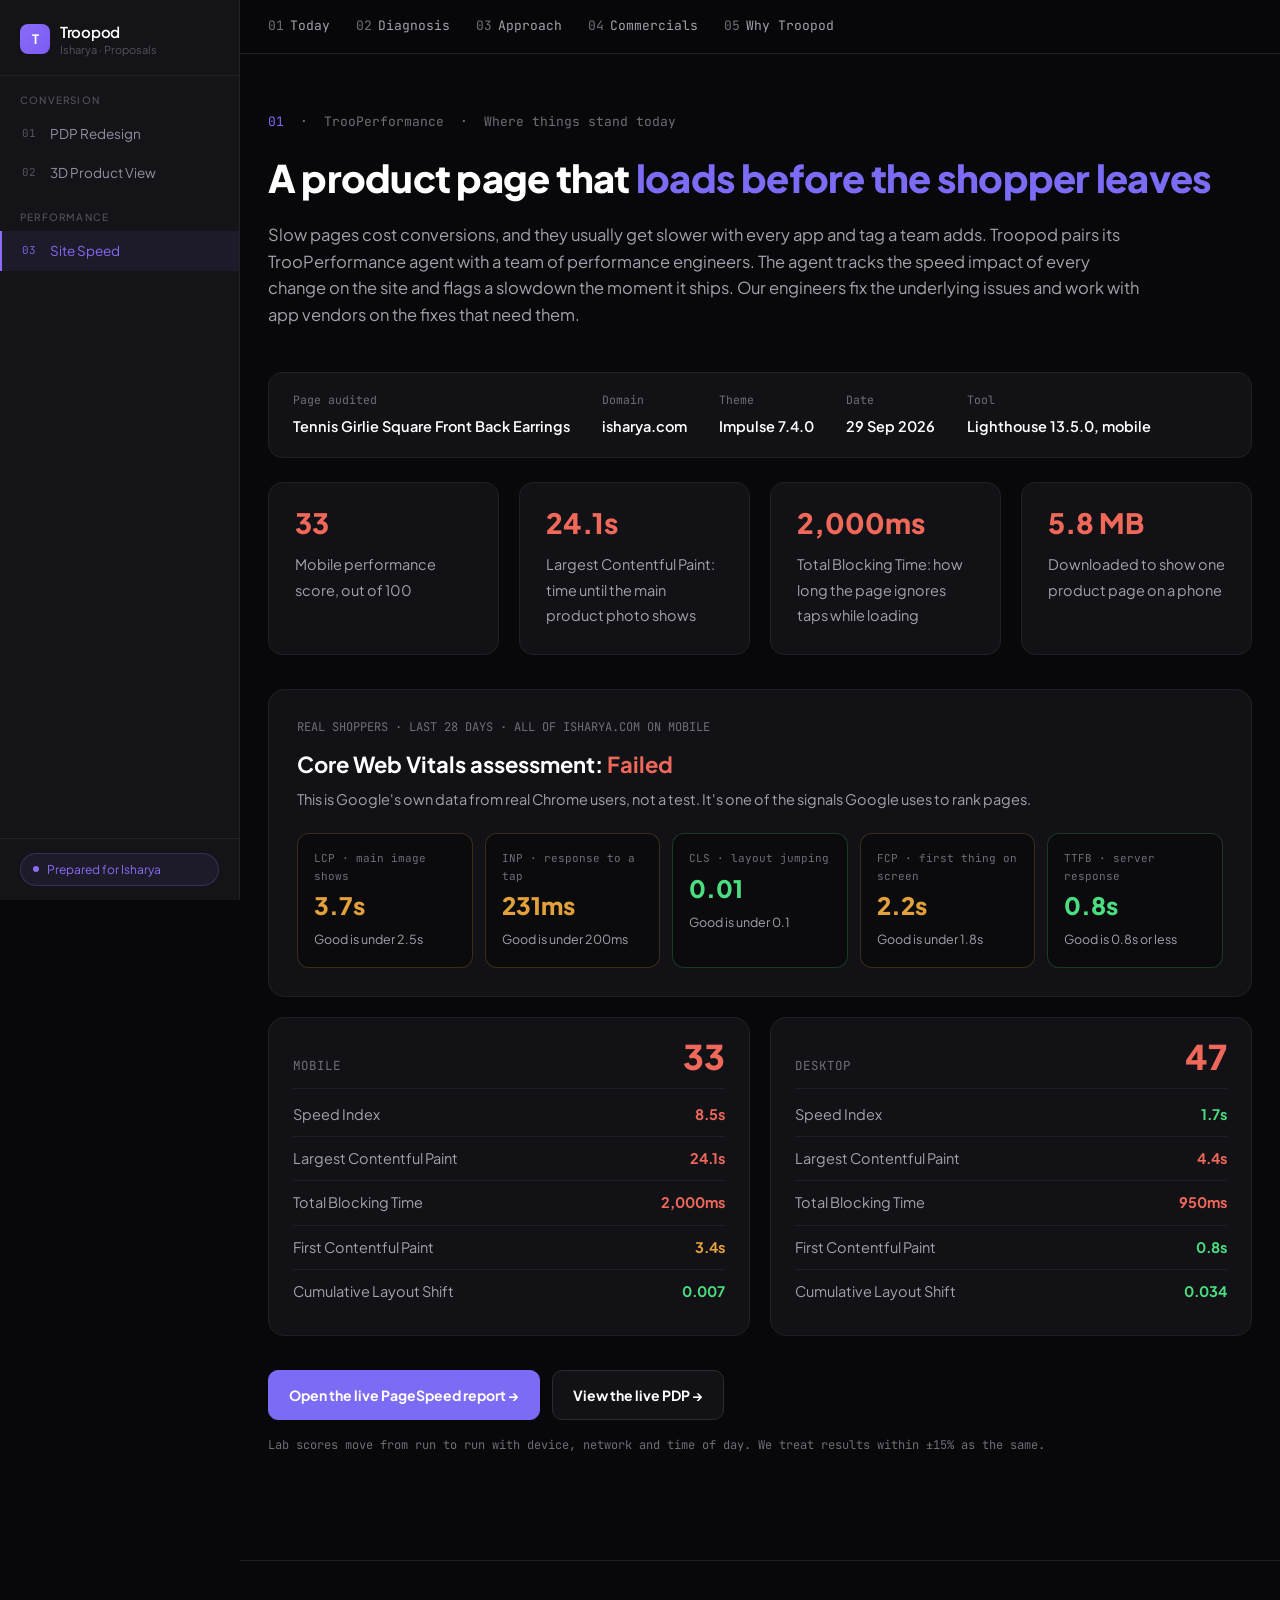
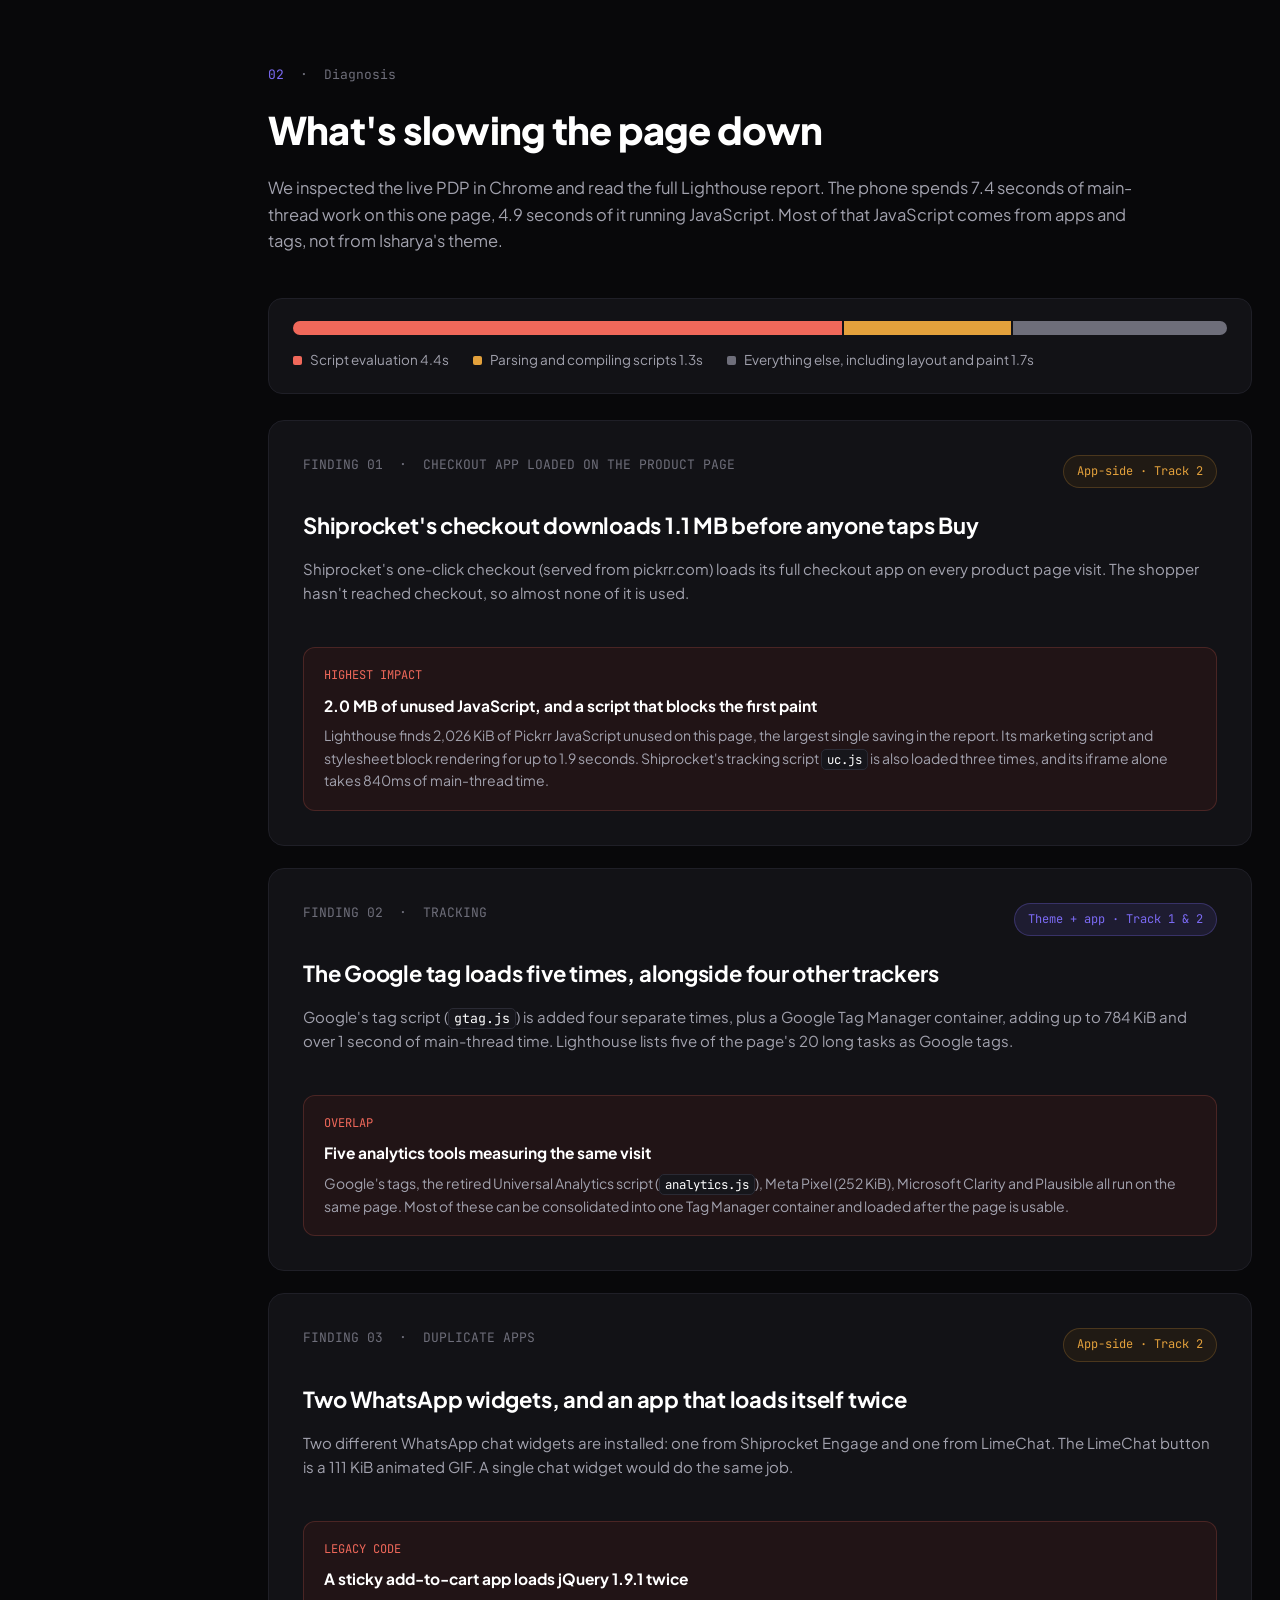
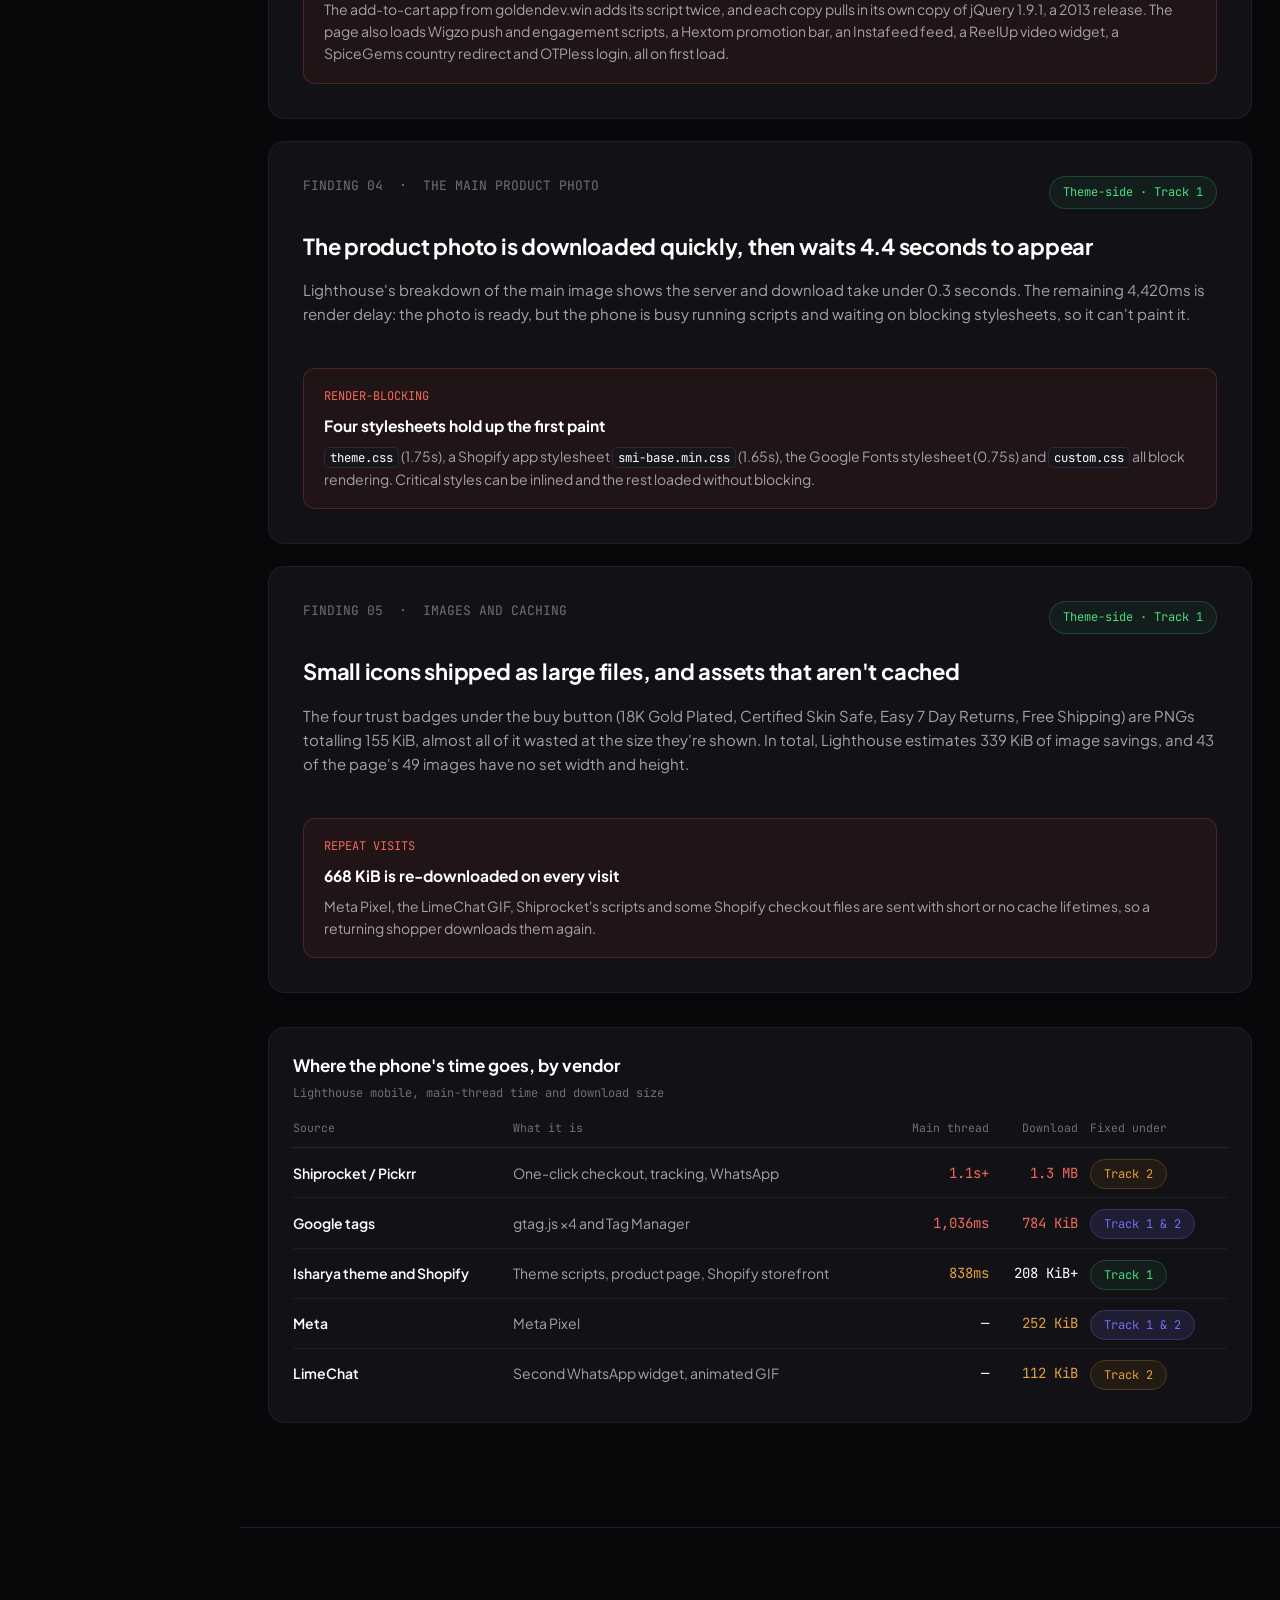
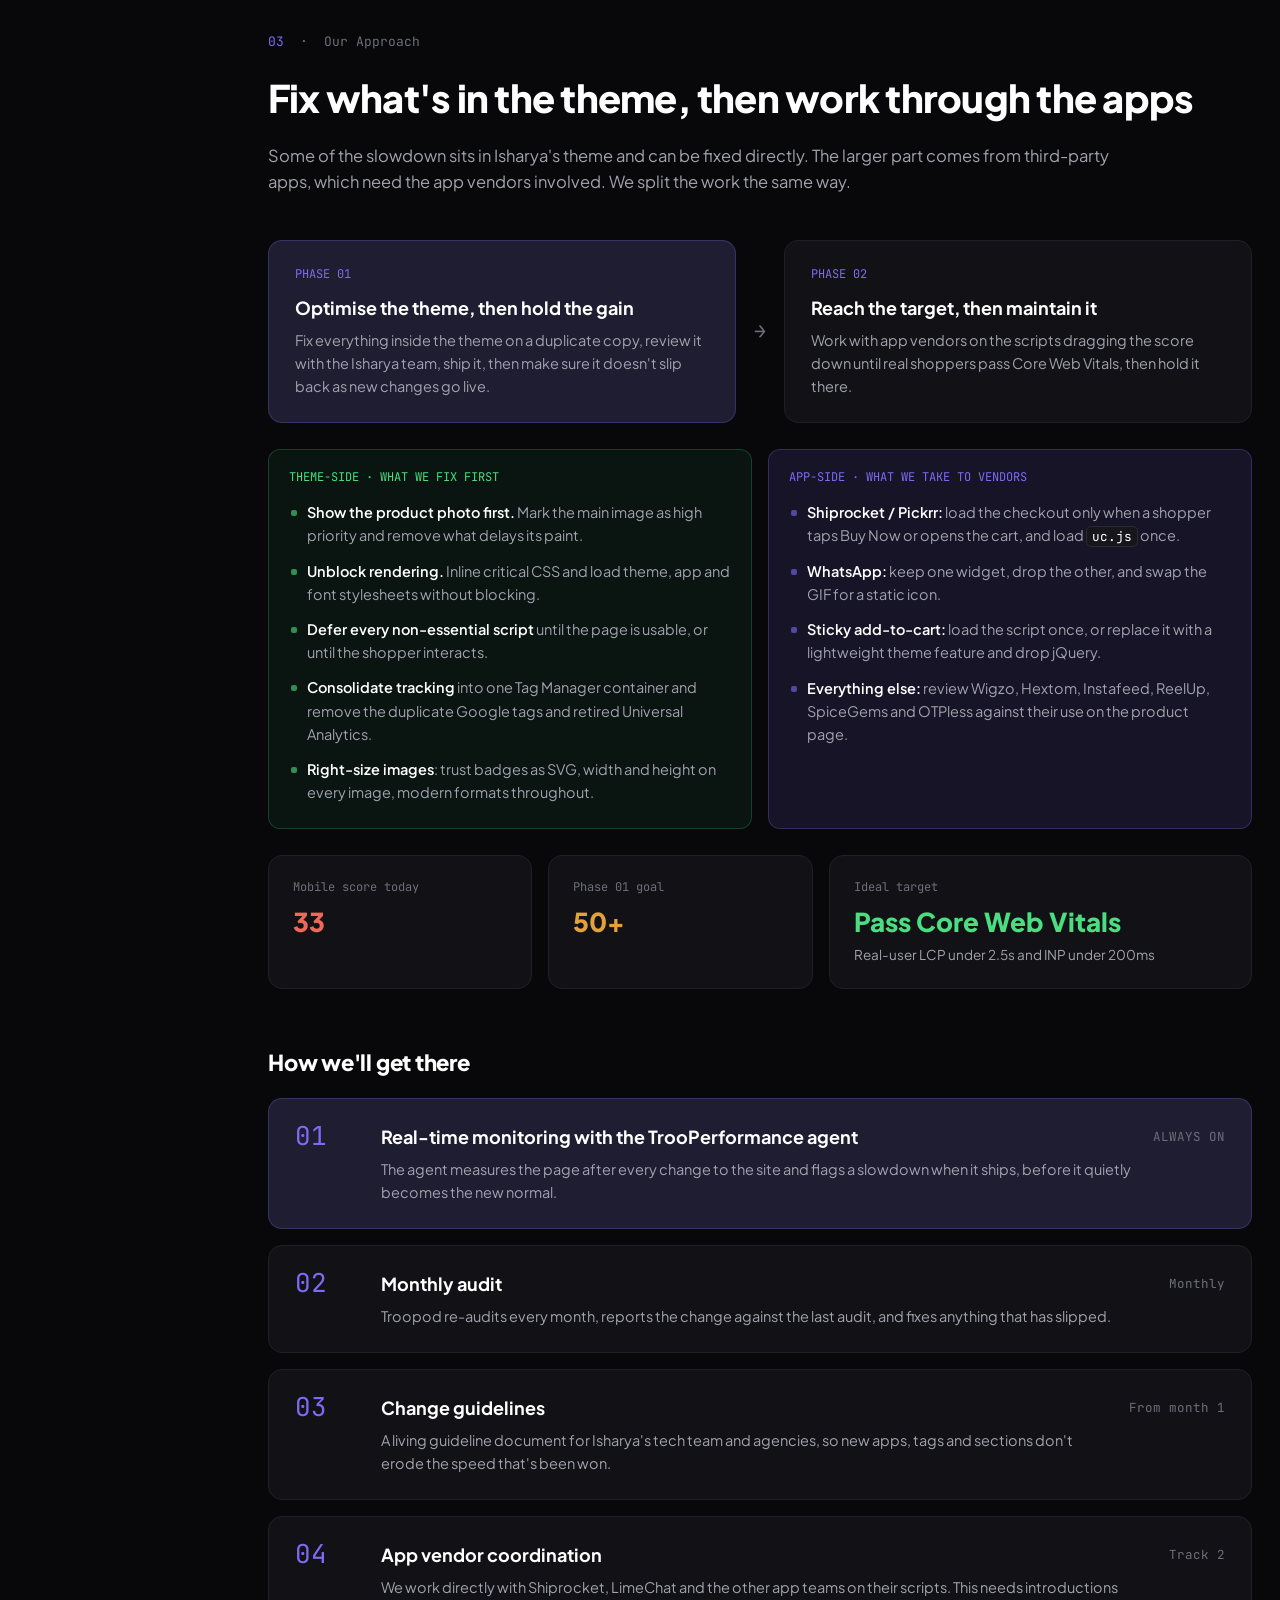
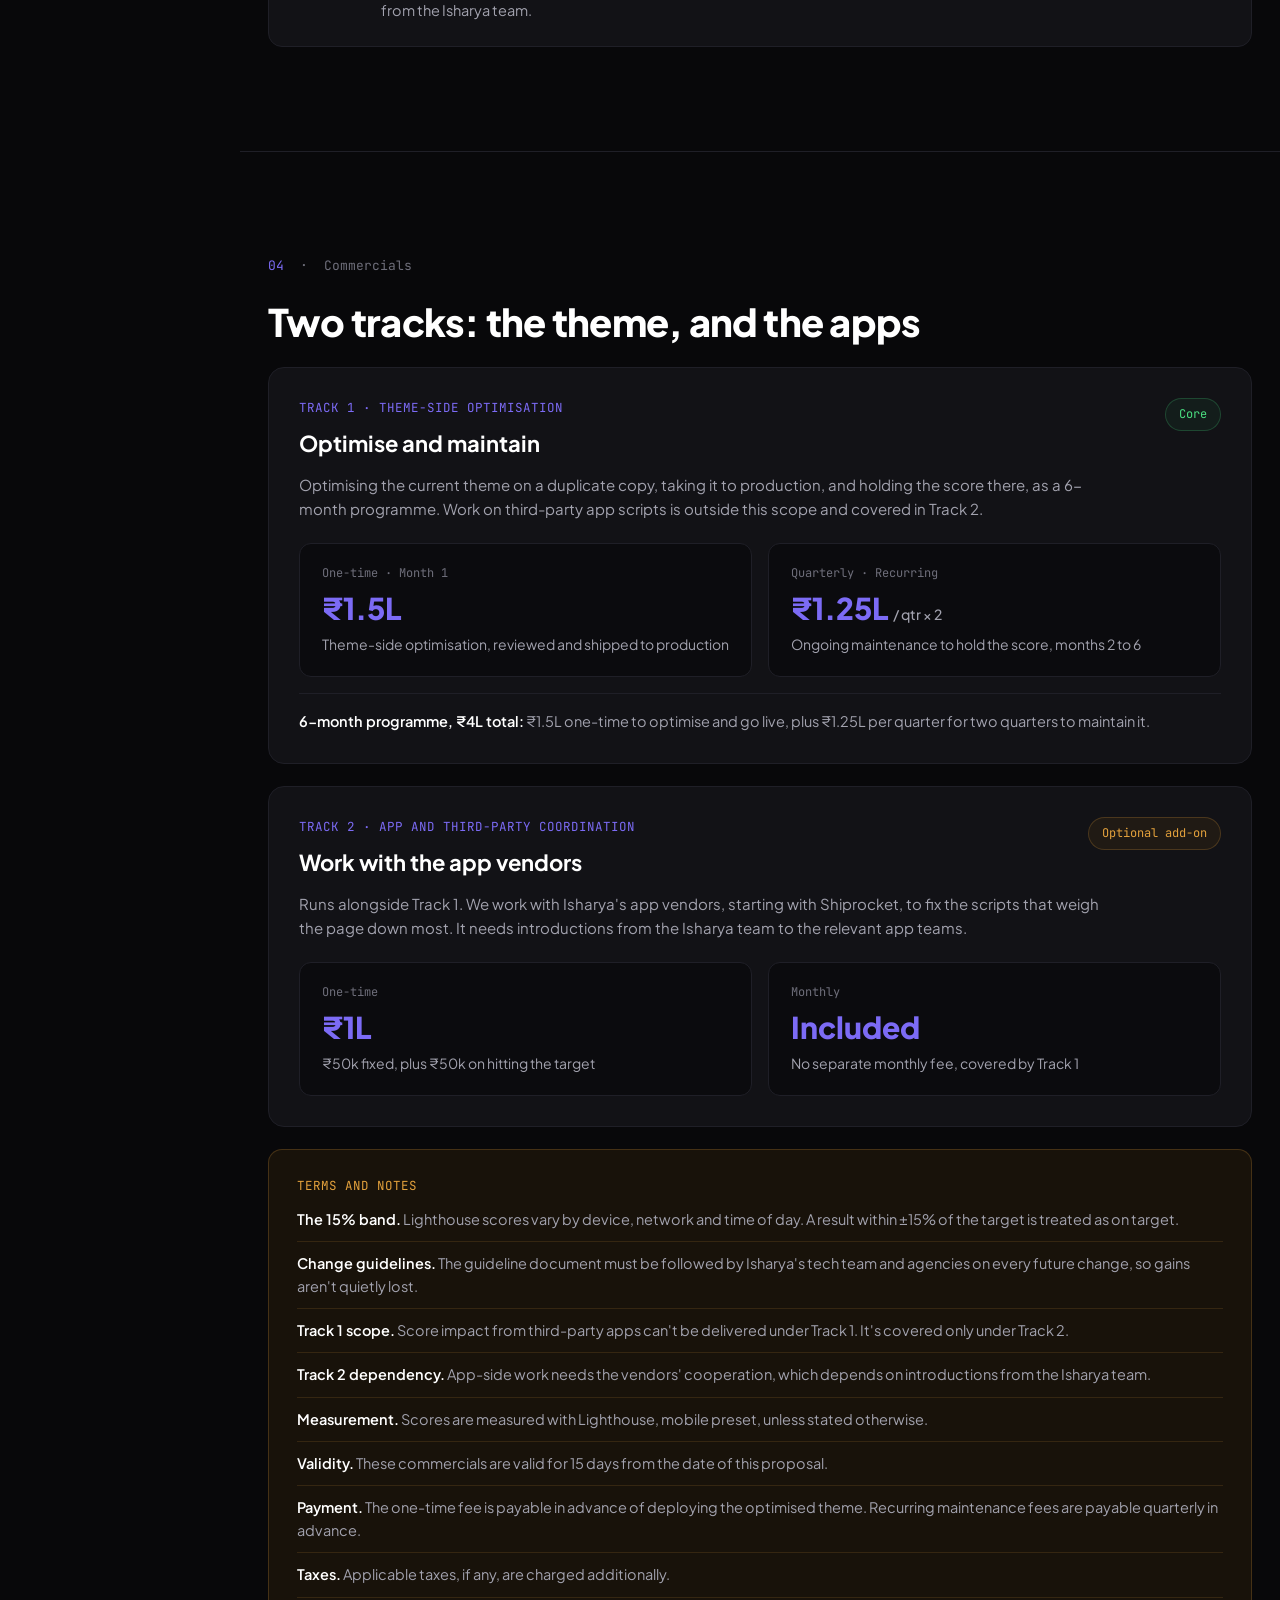
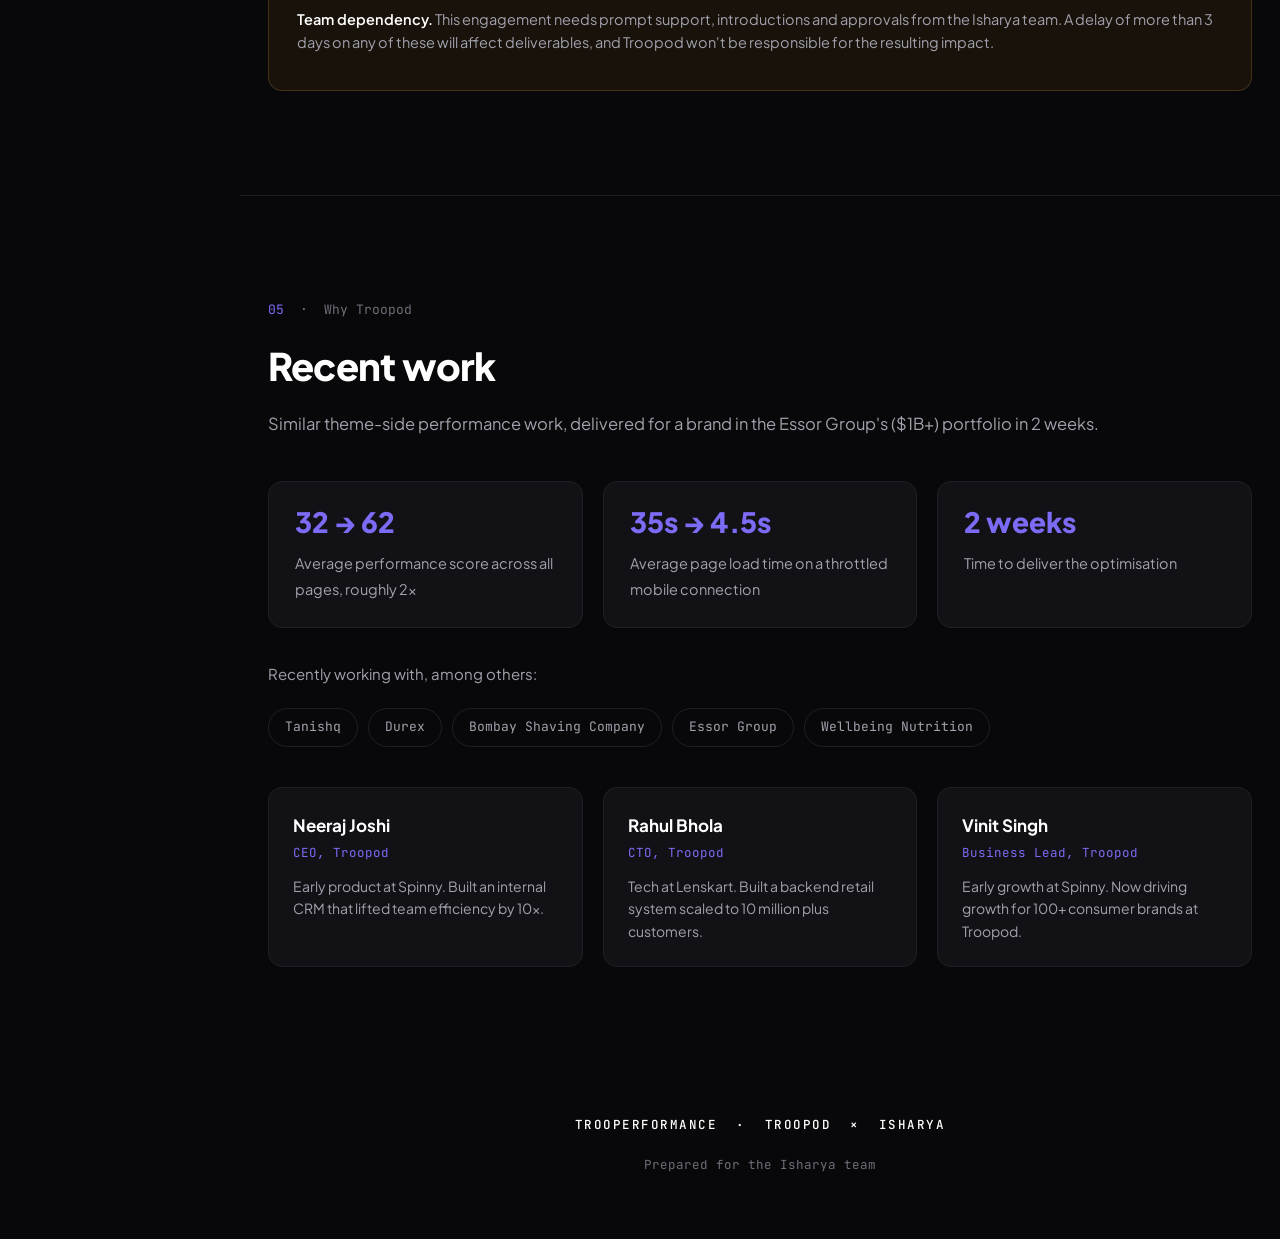
==== site-speed.html @ e76c87bf "Troopod x Isharya proposals: PDP redesign, 3D product view, site speed Co-Authored-By: Claude Opus 5" ====
<!DOCTYPE html>
<html lang="en">
<head>
<meta charset="UTF-8">
<meta name="viewport" content="width=device-width, initial-scale=1">
<title>Isharya Site Speed</title>
<meta name="description" content="TrooPerformance: a site speed audit of the Isharya product page, and the plan and commercials to fix it.">
<link rel="preconnect" href="https://fonts.googleapis.com">
<link rel="preconnect" href="https://fonts.gstatic.com" crossorigin>
<link href="https://fonts.googleapis.com/css2?family=Plus+Jakarta+Sans:wght@400;500;600;700;800&family=JetBrains+Mono:wght@400;500&display=swap" rel="stylesheet">
<style>
:root{
  --bg:#08080A;--bg-2:#0B0B0E;--card:#121216;--card-2:#16161B;--line:#1F1F27;--line-2:#2A2A34;
  --txt:#FFFFFF;--muted:#A2A2AE;--muted-2:#6E6E7A;
  --purple:#7C6BF5;--purple-bg:rgba(124,107,245,.12);--purple-line:rgba(124,107,245,.28);
  --green:#4ADE80;--green-bg:rgba(30,90,55,.16);--green-line:rgba(74,222,128,.22);
  --red:#F0685A;--red-bg:rgba(95,32,26,.20);--red-line:rgba(240,104,90,.20);
  --amber:#E3A13C;--amber-bg:rgba(100,68,16,.18);--amber-line:rgba(227,161,60,.22);
  --mono:"JetBrains Mono",ui-monospace,SFMono-Regular,Menlo,monospace;
}
*{box-sizing:border-box;margin:0;padding:0}
html{scroll-behavior:smooth;scroll-padding-top:84px}
body{background:var(--bg);color:var(--txt);font-family:"Plus Jakarta Sans",system-ui,sans-serif;line-height:1.6;-webkit-font-smoothing:antialiased;overflow-x:hidden}
img{display:block;max-width:100%}
a{color:inherit}
.wrap{max-width:1180px;margin:0 auto;padding:0 28px}

/* nav */
nav{position:sticky;top:0;z-index:50;background:rgba(8,8,10,.86);backdrop-filter:blur(14px);-webkit-backdrop-filter:blur(14px);border-bottom:1px solid var(--line)}
.nav-in{max-width:1180px;margin:0 auto;padding:16px 28px;display:flex;align-items:center;gap:36px}
.brand{display:flex;align-items:center;gap:12px;font-weight:700;font-size:17px;white-space:nowrap}
.logo{height:22px;width:auto}
.brand .x{color:var(--muted-2);font-weight:400}
.nav-links{display:flex;gap:26px;font-family:var(--mono);font-size:13px}
.nav-links a{color:var(--muted);text-decoration:none;transition:color .15s}
.nav-links a:hover{color:var(--txt)}
.nav-links a span{color:var(--muted-2);margin-right:6px}

/* sections */
section{padding:104px 0;border-bottom:1px solid var(--line)}
section:first-of-type{padding-top:58px}
section:last-of-type{border-bottom:none}
.eyebrow{font-family:var(--mono);font-size:13px;color:var(--muted-2);margin-bottom:24px}
.eyebrow b{color:var(--purple);font-weight:400}
h1,h2{font-size:38px;line-height:1.1;font-weight:800;letter-spacing:-.02em;margin-bottom:24px}
h1 em,h2 em{font-style:normal;color:var(--purple)}
.lede{font-size:16.5px;color:var(--muted);max-width:880px;margin-bottom:44px}

.stats{display:grid;grid-template-columns:repeat(3,1fr);gap:20px;margin-bottom:34px}
.stats.four{grid-template-columns:repeat(4,1fr)}
.stat{background:var(--card);border:1px solid var(--line);border-radius:14px;padding:26px}
.stat b{display:block;font-size:30px;font-weight:800;color:var(--purple);line-height:1;margin-bottom:14px}
.stat b.red{color:var(--red)}
.stat span{color:var(--muted);font-size:14.5px}

.goals{display:grid;grid-template-columns:1fr 1fr;gap:20px}
.goal{background:var(--green-bg);border:1px solid var(--green-line);border-radius:14px;padding:24px 28px}
.goal .tag{font-family:var(--mono);font-size:13px;color:var(--green);margin-bottom:12px}
.goal p{font-size:15px;line-height:1.55}

.cta-row{display:flex;flex-wrap:wrap;gap:12px;margin-top:34px}
.btn{display:inline-flex;align-items:center;gap:8px;font-weight:700;font-size:14px;text-decoration:none;padding:13px 20px;border-radius:10px;border:1px solid var(--line-2);background:var(--card);color:var(--txt);transition:border-color .15s,background .15s}
.btn:hover{border-color:var(--muted-2)}
.btn.p{background:var(--purple);border-color:var(--purple)}
.btn.p:hover{background:#6c5ae8}

/* problems */
.prob{background:var(--card);border:1px solid var(--line);border-radius:16px;padding:34px;margin-bottom:22px}
.prob-top{display:flex;justify-content:space-between;align-items:flex-start;gap:22px;margin-bottom:20px}
.prob-tag{font-family:var(--mono);font-size:13px;color:var(--muted-2)}
.pill{font-family:var(--mono);font-size:12.5px;color:var(--green);text-decoration:none;border:1px solid var(--green-line);background:var(--green-bg);border-radius:999px;padding:7px 15px;white-space:nowrap;transition:background .15s}
.pill:hover{background:rgba(30,90,55,.3)}
.prob h3{font-size:22px;font-weight:700;letter-spacing:-.01em;margin-bottom:14px}
.prob > p,.prob-body p{color:var(--muted);font-size:15px}
.prob-body{display:grid;grid-template-columns:minmax(0,1.05fr) minmax(0,1fr);gap:28px;align-items:start;margin-top:6px}
.prob-body.solo{grid-template-columns:1fr}
.barrier{background:var(--red-bg);border:1px solid var(--red-line);border-radius:12px;padding:18px 20px;margin-top:14px}
.barrier .tag{font-family:var(--mono);font-size:12px;color:var(--red);margin-bottom:8px}
.barrier h4{font-size:15.5px;font-weight:700;margin-bottom:6px}
.barrier p{font-size:14px;color:var(--muted)}

/* screenshots */
.shot{border:1px solid var(--line-2);border-radius:12px;overflow:hidden;background:#fff;cursor:zoom-in;position:relative}
.shot img{width:100%;height:auto}
.shot.phone{max-width:300px;border-radius:22px;border-width:6px;border-color:#1b1b21;margin:0 auto}
.cap{font-family:var(--mono);font-size:12px;color:var(--muted-2);margin-top:10px}
.cap b{color:var(--muted);font-weight:500}
.shots-2{display:grid;grid-template-columns:1fr 1fr;gap:18px}

/* speed */
.speed{display:grid;grid-template-columns:repeat(5,1fr);gap:14px;margin-top:20px}
.sp{background:var(--card-2);border:1px solid var(--line);border-radius:12px;padding:16px}
.sp .lbl{font-family:var(--mono);font-size:11px;color:var(--muted-2);margin-bottom:8px}
.sp b{font-size:22px;font-weight:700;line-height:1;color:var(--red)}
.sp b.a{color:var(--amber)}.sp b.g{color:var(--green)}

/* modules */
.mod{display:grid;grid-template-columns:minmax(0,1.15fr) minmax(0,1fr);gap:44px;align-items:start;padding:56px 0;border-top:1px solid var(--line)}
.mod:first-of-type{border-top:none;padding-top:10px}
.mod.flip .mod-media{order:2}
.mod.wide{grid-template-columns:1fr;gap:28px}
.mod-media{position:static}
.mod.wide .mod-media{position:static}
.mod-num{display:inline-flex;align-items:center;justify-content:center;width:34px;height:34px;border-radius:9px;background:var(--purple-bg);border:1px solid var(--purple-line);color:var(--purple);font-family:var(--mono);font-size:13px;margin-bottom:16px}
.mod h3{font-size:24px;font-weight:800;letter-spacing:-.015em;line-height:1.2;margin-bottom:8px}
.solves{font-family:var(--mono);font-size:12.5px;color:var(--muted-2);margin-bottom:22px}
.solves a{color:var(--green);text-decoration:none}
.solves a:hover{text-decoration:underline}
.why{border-radius:12px;padding:18px 20px;margin-bottom:12px;border:1px solid var(--line)}
.why .tag{font-family:var(--mono);font-size:12px;margin-bottom:8px}
.why p{font-size:14.5px;color:var(--muted)}
.why p + p{margin-top:8px}
.why ul{list-style:none;margin-top:4px}
.why li{font-size:14.5px;color:var(--muted);padding:6px 0 6px 18px;position:relative}
.why li::before{content:"";position:absolute;left:2px;top:15px;width:6px;height:6px;border-radius:2px;background:currentColor;opacity:.6}
.why li b{color:var(--txt);font-weight:600}
.why.c{background:var(--green-bg);border-color:var(--green-line)}
.why.c .tag{color:var(--green)}
.why.c li::before{background:var(--green)}
.why.d{background:var(--purple-bg);border-color:var(--purple-line)}
.why.d .tag{color:var(--purple)}
.why.d li::before{background:var(--purple)}
.mod-text-cols{display:grid;grid-template-columns:1fr 1fr;gap:16px}

/* before/after */
.ba{display:grid;grid-template-columns:1fr 1fr;gap:26px;margin-top:10px}
.ba-col{background:var(--card);border:1px solid var(--line);border-radius:16px;padding:24px}
.ba-h{display:flex;align-items:center;gap:10px;font-family:var(--mono);font-size:12.5px;margin-bottom:18px}
.ba-h i{width:8px;height:8px;border-radius:50%;display:inline-block}
.ba-col.old .ba-h{color:var(--red)}.ba-col.old .ba-h i{background:var(--red)}
.ba-col.new .ba-h{color:var(--green)}.ba-col.new .ba-h i{background:var(--green)}
.ba-phones{display:grid;grid-template-columns:1fr 1fr;gap:14px}
.ba-phones .shot.phone{max-width:none;border-width:4px;border-radius:16px}
.ba ul{list-style:none;margin-top:18px}
.ba li{font-size:14px;color:var(--muted);padding:8px 0;border-top:1px solid var(--line)}

/* notes */
.note{background:var(--amber-bg);border:1px solid var(--amber-line);border-radius:14px;padding:26px 28px}
.note .tag{font-family:var(--mono);font-size:12.5px;color:var(--amber);margin-bottom:12px}
.note ul{list-style:none}
.note li{font-size:14.5px;color:var(--muted);padding:10px 0;border-top:1px solid rgba(227,161,60,.14)}
.note li:first-child{border-top:none;padding-top:0}
.note li b{color:var(--txt);font-weight:600}

/* rollout */
.steps{display:grid;gap:16px}
.step{display:grid;grid-template-columns:64px 1fr auto;gap:22px;align-items:start;background:var(--card);border:1px solid var(--line);border-radius:14px;padding:24px 26px}
.step.first{border-color:var(--purple-line);background:linear-gradient(0deg,var(--purple-bg),var(--purple-bg)),var(--card)}
.step .n{font-family:var(--mono);font-size:26px;color:var(--purple);line-height:1}
.step h4{font-size:18px;font-weight:700;margin-bottom:6px}
.step p{font-size:14.5px;color:var(--muted)}
.step .when{font-family:var(--mono);font-size:12.5px;color:var(--muted-2);white-space:nowrap;padding-top:4px}
.metrics{display:grid;grid-template-columns:repeat(4,1fr);gap:14px;margin-top:26px}
.metric{border:1px solid var(--line);border-radius:12px;padding:18px;background:var(--bg-2)}
.metric b{display:block;font-size:15px;margin-bottom:6px}
.metric span{font-size:13.5px;color:var(--muted)}

/* why troopod */
.clients{display:flex;flex-wrap:wrap;gap:10px;margin:22px 0 40px}
.clients span{font-family:var(--mono);font-size:13px;color:var(--muted);border:1px solid var(--line);border-radius:999px;padding:8px 16px}
.team{display:grid;grid-template-columns:repeat(3,1fr);gap:20px}
.person{background:var(--card);border:1px solid var(--line);border-radius:14px;padding:24px}
.person b{display:block;font-size:17px}
.person i{display:block;font-style:normal;font-family:var(--mono);font-size:12.5px;color:var(--purple);margin:4px 0 12px}
.person p{font-size:14px;color:var(--muted)}
footer{padding:44px 0 64px;text-align:center;font-family:var(--mono);font-size:12.5px;color:var(--muted-2)}
footer b{color:var(--txt);font-weight:500;letter-spacing:.12em}

/* lightbox */
.lb{position:fixed;inset:0;z-index:100;background:rgba(4,4,6,.92);display:none;align-items:center;justify-content:center;padding:28px;cursor:zoom-out}
.lb.open{display:flex}
.lb img{max-width:100%;max-height:100%;border-radius:10px;box-shadow:0 30px 80px rgba(0,0,0,.5)}

@media (max-width:980px){
  .nav-links{display:none}
  .mod,.prob-body{grid-template-columns:1fr;gap:26px}
  .mod.flip .mod-media{order:0}
  .mod-media{position:static}
  .speed{grid-template-columns:repeat(3,1fr)}
  .metrics{grid-template-columns:1fr 1fr}
}
@media (max-width:720px){
  .wrap,.nav-in{padding-left:16px;padding-right:16px}
  section{padding:72px 0}
  h1,h2{font-size:29px}
  .lede{font-size:15.5px}
  .stats,.stats.four,.goals,.team,.ba,.mod-text-cols,.shots-2{grid-template-columns:1fr}
  .stats.four{grid-template-columns:1fr 1fr}
  .prob{padding:24px 20px}
  .prob-top{flex-direction:column;gap:12px}
  .speed{grid-template-columns:1fr 1fr}
  .step{grid-template-columns:1fr;gap:10px}
  .metrics{grid-template-columns:1fr}
}

/* speed proposal */
.meta{display:grid;grid-template-columns:repeat(5,auto);gap:12px 32px;justify-content:start;background:var(--card);border:1px solid var(--line);border-radius:14px;padding:18px 24px;margin-bottom:24px}
.meta span{display:block;font-family:var(--mono);font-size:11.5px;color:var(--muted-2);margin-bottom:4px}
.meta b{font-size:14.5px;font-weight:600}
.stat b{font-size:28px}
code{font-family:var(--mono);font-size:.88em;background:var(--card-2);border:1px solid var(--line-2);border-radius:5px;padding:1px 5px;color:var(--txt)}
.field{background:var(--card);border:1px solid var(--line);border-radius:16px;padding:28px;margin-bottom:20px}
.field .tag{font-family:var(--mono);font-size:12px;color:var(--muted-2);margin-bottom:10px}
.field h3{font-size:22px;font-weight:700;margin-bottom:6px}
.field h3 .fail{color:var(--red)}
.field p{color:var(--muted);font-size:14.5px}
.cwv{display:grid;grid-template-columns:repeat(5,1fr);gap:12px;margin-top:22px}
.cw{border:1px solid var(--line);border-radius:12px;padding:16px;background:var(--bg-2)}
.cw span{display:block;font-family:var(--mono);font-size:11px;color:var(--muted-2);margin-bottom:8px}
.cw b{display:block;font-size:24px;font-weight:800;line-height:1;margin-bottom:8px}
.cw i{font-style:normal;font-size:12.5px;color:var(--muted)}
.cw.amber{border-color:var(--amber-line)}.cw.amber b{color:var(--amber)}
.cw.green{border-color:var(--green-line)}.cw.green b{color:var(--green)}
.lab{display:grid;grid-template-columns:1fr 1fr;gap:20px}
.lab-col{background:var(--card);border:1px solid var(--line);border-radius:16px;padding:22px 24px}
.lab-h{display:flex;justify-content:space-between;align-items:baseline;font-family:var(--mono);font-size:12.5px;color:var(--muted-2);padding-bottom:12px;margin-bottom:4px;border-bottom:1px solid var(--line)}
.lab-h b{font-family:"Plus Jakarta Sans",sans-serif;font-size:34px;font-weight:800;line-height:1}
.lab-row{display:flex;justify-content:space-between;gap:16px;padding:10px 0;border-bottom:1px solid var(--line);font-size:14.5px;color:var(--muted)}
.lab-row:last-child{border-bottom:none}
.lab-row b{font-weight:700;color:var(--txt)}
.red{color:var(--red)!important}.a{color:var(--amber)!important}.g{color:var(--green)!important}
.fine{font-family:var(--mono);font-size:12px;color:var(--muted-2);margin-top:16px}
.split{background:var(--card);border:1px solid var(--line);border-radius:14px;padding:22px 24px;margin-bottom:26px}
.split-bar{display:flex;height:14px;border-radius:7px;overflow:hidden;gap:2px}
.split-bar i{display:block;height:100%}
.split-key{display:flex;flex-wrap:wrap;gap:10px 24px;margin-top:14px;font-size:13.5px;color:var(--muted)}
.split-key i{display:inline-block;width:9px;height:9px;border-radius:2px;margin-right:8px}
.own{font-family:var(--mono);font-size:12px;border-radius:999px;padding:6px 13px;white-space:nowrap;border:1px solid}
.own.theme{color:var(--green);border-color:var(--green-line);background:var(--green-bg)}
.own.app{color:var(--amber);border-color:var(--amber-line);background:var(--amber-bg)}
.own.mix{color:var(--purple);border-color:var(--purple-line);background:var(--purple-bg)}
.tbl-wrap{background:var(--card);border:1px solid var(--line);border-radius:16px;padding:24px;margin-top:34px;overflow-x:auto}
.tbl-h{font-size:17px;font-weight:700;margin-bottom:16px}
.tbl-h span{display:block;font-family:var(--mono);font-size:12px;font-weight:400;color:var(--muted-2);margin-top:4px}
.tbl{width:100%;border-collapse:collapse;min-width:620px}
.tbl th{font-family:var(--mono);font-size:11.5px;font-weight:400;color:var(--muted-2);text-align:left;padding:0 12px 10px 0;border-bottom:1px solid var(--line-2)}
.tbl td{font-size:14px;color:var(--muted);padding:13px 12px 13px 0;border-bottom:1px solid var(--line)}
.tbl tr:last-child td{border-bottom:none}
.tbl td b{color:var(--txt);font-weight:600}
.tbl .n{text-align:right;font-family:var(--mono);white-space:nowrap}
.tbl td.n{color:var(--txt)}
.phases{display:grid;grid-template-columns:1fr auto 1fr;gap:18px;align-items:stretch;margin-bottom:26px}
.phase{background:var(--card);border:1px solid var(--line);border-radius:14px;padding:24px 26px}
.phase:first-child{border-color:var(--purple-line);background:linear-gradient(0deg,var(--purple-bg),var(--purple-bg)),var(--card)}
.ph-n{font-family:var(--mono);font-size:12px;color:var(--purple);margin-bottom:10px}
.phase h4{font-size:18px;font-weight:700;margin-bottom:6px}
.phase p{font-size:14.5px;color:var(--muted)}
.ph-arrow{align-self:center;font-family:var(--mono);color:var(--muted-2);font-size:20px}
.fixes{display:grid;grid-template-columns:1fr 1fr;gap:16px;margin-bottom:26px}
.fixes .why{height:100%;margin:0}
.targets{display:grid;grid-template-columns:1fr 1fr 1.6fr;gap:16px;margin-bottom:56px}
.tgt{background:var(--card);border:1px solid var(--line);border-radius:14px;padding:22px 24px}
.tgt span{display:block;font-family:var(--mono);font-size:12px;color:var(--muted-2);margin-bottom:10px}
.tgt b{display:block;font-size:26px;font-weight:800;line-height:1.1}
.tgt i{display:block;font-style:normal;font-size:13.5px;color:var(--muted);margin-top:8px}
.sub-h{font-size:22px;font-weight:800;letter-spacing:-.01em;margin-bottom:18px}
.track{background:var(--card);border:1px solid var(--line);border-radius:16px;padding:30px;margin-bottom:22px}
.track-h{display:flex;justify-content:space-between;align-items:flex-start;gap:16px;margin-bottom:12px}
.track-h .tag{font-family:var(--mono);font-size:12.5px;color:var(--purple);margin-bottom:8px}
.track-h h3{font-size:22px;font-weight:700}
.track > p{color:var(--muted);font-size:15px;max-width:820px;margin-bottom:22px}
.badge{font-family:var(--mono);font-size:12px;color:var(--green);border:1px solid var(--green-line);background:var(--green-bg);border-radius:999px;padding:6px 13px;white-space:nowrap}
.badge.opt{color:var(--amber);border-color:var(--amber-line);background:var(--amber-bg)}
.prices{display:grid;grid-template-columns:1fr 1fr;gap:16px}
.price{border:1px solid var(--line);border-radius:12px;padding:20px 22px;background:var(--bg-2)}
.price span{display:block;font-family:var(--mono);font-size:12px;color:var(--muted-2);margin-bottom:10px}
.price b{display:block;font-size:30px;font-weight:800;color:var(--purple);line-height:1;margin-bottom:10px}
.price b small{font-size:14px;font-weight:500;color:var(--muted)}
.price p{font-size:14px;color:var(--muted)}
.total{margin-top:16px;border-top:1px solid var(--line);padding-top:16px;font-size:14.5px;color:var(--muted)}
.total b{color:var(--txt);font-weight:600}
@media (max-width:980px){
  .meta{grid-template-columns:repeat(3,auto)}
  .cwv{grid-template-columns:repeat(3,1fr)}
  .targets{grid-template-columns:1fr 1fr}
  .targets .tgt:last-child{grid-column:1/-1}
}
@media (max-width:720px){
  .meta{grid-template-columns:1fr 1fr}
  .cwv{grid-template-columns:1fr 1fr}
  .lab,.fixes,.prices{grid-template-columns:1fr}
  .phases{grid-template-columns:1fr}
  .ph-arrow{transform:rotate(90deg);justify-self:center}
  .field,.track{padding:22px 18px}
  .track-h{flex-direction:column}
  .stat b{font-size:24px}
}
</style>
<link rel="stylesheet" href="menu.css">
</head>
<body>

<nav>
  <div class="nav-in">
    <div class="brand"><img class="logo" src="troopod-logo.png" alt="Troopod"><span class="x">×</span>Isharya</div>
    <div class="nav-links">
      <a href="#today"><span>01</span>Today</a>
      <a href="#diagnosis"><span>02</span>Diagnosis</a>
      <a href="#approach"><span>03</span>Approach</a>
      <a href="#commercials"><span>04</span>Commercials</a>
      <a href="#why"><span>05</span>Why Troopod</a>
    </div>
  </div>
</nav>

<!-- 01 TODAY -->
<section id="today">
  <div class="wrap">
    <div class="eyebrow"><b>01</b> &nbsp;·&nbsp; TrooPerformance &nbsp;·&nbsp; Where things stand today</div>
    <h1>A product page that <em>loads before the shopper leaves</em></h1>
    <p class="lede">Slow pages cost conversions, and they usually get slower with every app and tag a team adds. Troopod pairs its TrooPerformance agent with a team of performance engineers. The agent tracks the speed impact of every change on the site and flags a slowdown the moment it ships. Our engineers fix the underlying issues and work with app vendors on the fixes that need them.</p>

    <div class="meta">
      <div><span>Page audited</span><b>Tennis Girlie Square Front Back Earrings</b></div>
      <div><span>Domain</span><b>isharya.com</b></div>
      <div><span>Theme</span><b>Impulse 7.4.0</b></div>
      <div><span>Date</span><b>29 Sep 2026</b></div>
      <div><span>Tool</span><b>Lighthouse 13.5.0, mobile</b></div>
    </div>

    <div class="stats four">
      <div class="stat"><b class="red">33</b><span>Mobile performance score, out of 100</span></div>
      <div class="stat"><b class="red">24.1s</b><span>Largest Contentful Paint: time until the main product photo shows</span></div>
      <div class="stat"><b class="red">2,000ms</b><span>Total Blocking Time: how long the page ignores taps while loading</span></div>
      <div class="stat"><b class="red">5.8 MB</b><span>Downloaded to show one product page on a phone</span></div>
    </div>

    <div class="field">
      <div class="field-h">
        <div>
          <div class="tag">REAL SHOPPERS · LAST 28 DAYS · ALL OF ISHARYA.COM ON MOBILE</div>
          <h3>Core Web Vitals assessment: <span class="fail">Failed</span></h3>
          <p>This is Google's own data from real Chrome users, not a test. It's one of the signals Google uses to rank pages.</p>
        </div>
      </div>
      <div class="cwv">
        <div class="cw amber"><span>LCP · main image shows</span><b>3.7s</b><i>Good is under 2.5s</i></div>
        <div class="cw amber"><span>INP · response to a tap</span><b>231ms</b><i>Good is under 200ms</i></div>
        <div class="cw green"><span>CLS · layout jumping</span><b>0.01</b><i>Good is under 0.1</i></div>
        <div class="cw amber"><span>FCP · first thing on screen</span><b>2.2s</b><i>Good is under 1.8s</i></div>
        <div class="cw green"><span>TTFB · server response</span><b>0.8s</b><i>Good is 0.8s or less</i></div>
      </div>
    </div>

    <div class="lab">
      <div class="lab-col">
        <div class="lab-h"><span>MOBILE</span><b class="red">33</b></div>
        <div class="lab-row"><span>Speed Index</span><b class="red">8.5s</b></div>
        <div class="lab-row"><span>Largest Contentful Paint</span><b class="red">24.1s</b></div>
        <div class="lab-row"><span>Total Blocking Time</span><b class="red">2,000ms</b></div>
        <div class="lab-row"><span>First Contentful Paint</span><b class="a">3.4s</b></div>
        <div class="lab-row"><span>Cumulative Layout Shift</span><b class="g">0.007</b></div>
      </div>
      <div class="lab-col">
        <div class="lab-h"><span>DESKTOP</span><b class="red">47</b></div>
        <div class="lab-row"><span>Speed Index</span><b class="g">1.7s</b></div>
        <div class="lab-row"><span>Largest Contentful Paint</span><b class="red">4.4s</b></div>
        <div class="lab-row"><span>Total Blocking Time</span><b class="red">950ms</b></div>
        <div class="lab-row"><span>First Contentful Paint</span><b class="g">0.8s</b></div>
        <div class="lab-row"><span>Cumulative Layout Shift</span><b class="g">0.034</b></div>
      </div>
    </div>

    <div class="cta-row">
      <a class="btn p" href="https://pagespeed.web.dev/analysis/https-isharya-com-products-tennis-girlie-square-front-back-earrings/w1zdig9t4x?form_factor=mobile" target="_blank" rel="noopener">Open the live PageSpeed report →</a>
      <a class="btn" href="https://isharya.com/products/tennis-girlie-square-front-back-earrings" target="_blank" rel="noopener">View the live PDP →</a>
    </div>
    <p class="fine">Lab scores move from run to run with device, network and time of day. We treat results within ±15% as the same.</p>
  </div>
</section>

<!-- 02 DIAGNOSIS -->
<section id="diagnosis">
  <div class="wrap">
    <div class="eyebrow"><b>02</b> &nbsp;·&nbsp; Diagnosis</div>
    <h2>What's slowing the page down</h2>
    <p class="lede">We inspected the live PDP in Chrome and read the full Lighthouse report. The phone spends 7.4 seconds of main-thread work on this one page, 4.9 seconds of it running JavaScript. Most of that JavaScript comes from apps and tags, not from Isharya's theme.</p>

    <div class="split">
      <div class="split-bar">
        <i style="width:59%;background:var(--red)"></i><i style="width:18%;background:var(--amber)"></i><i style="width:23%;background:var(--muted-2)"></i>
      </div>
      <div class="split-key">
        <span><i style="background:var(--red)"></i>Script evaluation 4.4s</span>
        <span><i style="background:var(--amber)"></i>Parsing and compiling scripts 1.3s</span>
        <span><i style="background:var(--muted-2)"></i>Everything else, including layout and paint 1.7s</span>
      </div>
    </div>

    <!-- F1 -->
    <div class="prob" id="f1">
      <div class="prob-top">
        <div class="prob-tag">FINDING 01 &nbsp;·&nbsp; CHECKOUT APP LOADED ON THE PRODUCT PAGE</div>
        <span class="own app">App-side · Track 2</span>
      </div>
      <h3>Shiprocket's checkout downloads 1.1 MB before anyone taps Buy</h3>
      <div class="prob-body solo">
        <p>Shiprocket's one-click checkout (served from pickrr.com) loads its full checkout app on every product page visit. The shopper hasn't reached checkout, so almost none of it is used.</p>
        <div class="barrier">
          <div class="tag">HIGHEST IMPACT</div>
          <h4>2.0 MB of unused JavaScript, and a script that blocks the first paint</h4>
          <p>Lighthouse finds 2,026 KiB of Pickrr JavaScript unused on this page, the largest single saving in the report. Its marketing script and stylesheet block rendering for up to 1.9 seconds. Shiprocket's tracking script <code>uc.js</code> is also loaded three times, and its iframe alone takes 840ms of main-thread time.</p>
        </div>
      </div>
    </div>

    <!-- F2 -->
    <div class="prob" id="f2">
      <div class="prob-top">
        <div class="prob-tag">FINDING 02 &nbsp;·&nbsp; TRACKING</div>
        <span class="own mix">Theme + app · Track 1 &amp; 2</span>
      </div>
      <h3>The Google tag loads five times, alongside four other trackers</h3>
      <div class="prob-body solo">
        <p>Google's tag script (<code>gtag.js</code>) is added four separate times, plus a Google Tag Manager container, adding up to 784 KiB and over 1 second of main-thread time. Lighthouse lists five of the page's 20 long tasks as Google tags.</p>
        <div class="barrier">
          <div class="tag">OVERLAP</div>
          <h4>Five analytics tools measuring the same visit</h4>
          <p>Google's tags, the retired Universal Analytics script (<code>analytics.js</code>), Meta Pixel (252 KiB), Microsoft Clarity and Plausible all run on the same page. Most of these can be consolidated into one Tag Manager container and loaded after the page is usable.</p>
        </div>
      </div>
    </div>

    <!-- F3 -->
    <div class="prob" id="f3">
      <div class="prob-top">
        <div class="prob-tag">FINDING 03 &nbsp;·&nbsp; DUPLICATE APPS</div>
        <span class="own app">App-side · Track 2</span>
      </div>
      <h3>Two WhatsApp widgets, and an app that loads itself twice</h3>
      <div class="prob-body solo">
        <p>Two different WhatsApp chat widgets are installed: one from Shiprocket Engage and one from LimeChat. The LimeChat button is a 111 KiB animated GIF. A single chat widget would do the same job.</p>
        <div class="barrier">
          <div class="tag">LEGACY CODE</div>
          <h4>A sticky add-to-cart app loads jQuery 1.9.1 twice</h4>
          <p>The add-to-cart app from goldendev.win adds its script twice, and each copy pulls in its own copy of jQuery 1.9.1, a 2013 release. The page also loads Wigzo push and engagement scripts, a Hextom promotion bar, an Instafeed feed, a ReelUp video widget, a SpiceGems country redirect and OTPless login, all on first load.</p>
        </div>
      </div>
    </div>

    <!-- F4 -->
    <div class="prob" id="f4">
      <div class="prob-top">
        <div class="prob-tag">FINDING 04 &nbsp;·&nbsp; THE MAIN PRODUCT PHOTO</div>
        <span class="own theme">Theme-side · Track 1</span>
      </div>
      <h3>The product photo is downloaded quickly, then waits 4.4 seconds to appear</h3>
      <div class="prob-body solo">
        <p>Lighthouse's breakdown of the main image shows the server and download take under 0.3 seconds. The remaining 4,420ms is render delay: the photo is ready, but the phone is busy running scripts and waiting on blocking stylesheets, so it can't paint it.</p>
        <div class="barrier">
          <div class="tag">RENDER-BLOCKING</div>
          <h4>Four stylesheets hold up the first paint</h4>
          <p><code>theme.css</code> (1.75s), a Shopify app stylesheet <code>smi-base.min.css</code> (1.65s), the Google Fonts stylesheet (0.75s) and <code>custom.css</code> all block rendering. Critical styles can be inlined and the rest loaded without blocking.</p>
        </div>
      </div>
    </div>

    <!-- F5 -->
    <div class="prob" id="f5">
      <div class="prob-top">
        <div class="prob-tag">FINDING 05 &nbsp;·&nbsp; IMAGES AND CACHING</div>
        <span class="own theme">Theme-side · Track 1</span>
      </div>
      <h3>Small icons shipped as large files, and assets that aren't cached</h3>
      <div class="prob-body solo">
        <p>The four trust badges under the buy button (18K Gold Plated, Certified Skin Safe, Easy 7 Day Returns, Free Shipping) are PNGs totalling 155 KiB, almost all of it wasted at the size they're shown. In total, Lighthouse estimates 339 KiB of image savings, and 43 of the page's 49 images have no set width and height.</p>
        <div class="barrier">
          <div class="tag">REPEAT VISITS</div>
          <h4>668 KiB is re-downloaded on every visit</h4>
          <p>Meta Pixel, the LimeChat GIF, Shiprocket's scripts and some Shopify checkout files are sent with short or no cache lifetimes, so a returning shopper downloads them again.</p>
        </div>
      </div>
    </div>

    <div class="tbl-wrap">
      <div class="tbl-h">Where the phone's time goes, by vendor <span>Lighthouse mobile, main-thread time and download size</span></div>
      <table class="tbl">
        <thead><tr><th>Source</th><th>What it is</th><th class="n">Main thread</th><th class="n">Download</th><th>Fixed under</th></tr></thead>
        <tbody>
          <tr><td><b>Shiprocket / Pickrr</b></td><td>One-click checkout, tracking, WhatsApp</td><td class="n red">1.1s+</td><td class="n red">1.3 MB</td><td><span class="own app">Track 2</span></td></tr>
          <tr><td><b>Google tags</b></td><td>gtag.js ×4 and Tag Manager</td><td class="n red">1,036ms</td><td class="n red">784 KiB</td><td><span class="own mix">Track 1 &amp; 2</span></td></tr>
          <tr><td><b>Isharya theme and Shopify</b></td><td>Theme scripts, product page, Shopify storefront</td><td class="n a">838ms</td><td class="n">208 KiB+</td><td><span class="own theme">Track 1</span></td></tr>
          <tr><td><b>Meta</b></td><td>Meta Pixel</td><td class="n">—</td><td class="n a">252 KiB</td><td><span class="own mix">Track 1 &amp; 2</span></td></tr>
          <tr><td><b>LimeChat</b></td><td>Second WhatsApp widget, animated GIF</td><td class="n">—</td><td class="n a">112 KiB</td><td><span class="own app">Track 2</span></td></tr>
        </tbody>
      </table>
    </div>
  </div>
</section>

<!-- 03 APPROACH -->
<section id="approach">
  <div class="wrap">
    <div class="eyebrow"><b>03</b> &nbsp;·&nbsp; Our Approach</div>
    <h2>Fix what's in the theme, then work through the apps</h2>
    <p class="lede">Some of the slowdown sits in Isharya's theme and can be fixed directly. The larger part comes from third-party apps, which need the app vendors involved. We split the work the same way.</p>

    <div class="phases">
      <div class="phase">
        <div class="ph-n">PHASE 01</div>
        <h4>Optimise the theme, then hold the gain</h4>
        <p>Fix everything inside the theme on a duplicate copy, review it with the Isharya team, ship it, then make sure it doesn't slip back as new changes go live.</p>
      </div>
      <div class="ph-arrow">→</div>
      <div class="phase">
        <div class="ph-n">PHASE 02</div>
        <h4>Reach the target, then maintain it</h4>
        <p>Work with app vendors on the scripts dragging the score down until real shoppers pass Core Web Vitals, then hold it there.</p>
      </div>
    </div>

    <div class="fixes">
      <div class="fix-col">
        <div class="why c">
          <div class="tag">THEME-SIDE · WHAT WE FIX FIRST</div>
          <ul>
            <li><b>Show the product photo first.</b> Mark the main image as high priority and remove what delays its paint.</li>
            <li><b>Unblock rendering.</b> Inline critical CSS and load theme, app and font stylesheets without blocking.</li>
            <li><b>Defer every non-essential script</b> until the page is usable, or until the shopper interacts.</li>
            <li><b>Consolidate tracking</b> into one Tag Manager container and remove the duplicate Google tags and retired Universal Analytics.</li>
            <li><b>Right-size images</b>: trust badges as SVG, width and height on every image, modern formats throughout.</li>
          </ul>
        </div>
      </div>
      <div class="fix-col">
        <div class="why d">
          <div class="tag">APP-SIDE · WHAT WE TAKE TO VENDORS</div>
          <ul>
            <li><b>Shiprocket / Pickrr:</b> load the checkout only when a shopper taps Buy Now or opens the cart, and load <code>uc.js</code> once.</li>
            <li><b>WhatsApp:</b> keep one widget, drop the other, and swap the GIF for a static icon.</li>
            <li><b>Sticky add-to-cart:</b> load the script once, or replace it with a lightweight theme feature and drop jQuery.</li>
            <li><b>Everything else:</b> review Wigzo, Hextom, Instafeed, ReelUp, SpiceGems and OTPless against their use on the product page.</li>
          </ul>
        </div>
      </div>
    </div>

    <div class="targets">
      <div class="tgt"><span>Mobile score today</span><b class="red">33</b></div>
      <div class="tgt"><span>Phase 01 goal</span><b class="a">50+</b></div>
      <div class="tgt"><span>Ideal target</span><b class="g">Pass Core Web Vitals</b><i>Real-user LCP under 2.5s and INP under 200ms</i></div>
    </div>

    <h3 class="sub-h">How we'll get there</h3>
    <div class="steps">
      <div class="step first">
        <div class="n">01</div>
        <div><h4>Real-time monitoring with the TrooPerformance agent</h4><p>The agent measures the page after every change to the site and flags a slowdown when it ships, before it quietly becomes the new normal.</p></div>
        <div class="when">ALWAYS ON</div>
      </div>
      <div class="step">
        <div class="n">02</div>
        <div><h4>Monthly audit</h4><p>Troopod re-audits every month, reports the change against the last audit, and fixes anything that has slipped.</p></div>
        <div class="when">Monthly</div>
      </div>
      <div class="step">
        <div class="n">03</div>
        <div><h4>Change guidelines</h4><p>A living guideline document for Isharya's tech team and agencies, so new apps, tags and sections don't erode the speed that's been won.</p></div>
        <div class="when">From month 1</div>
      </div>
      <div class="step">
        <div class="n">04</div>
        <div><h4>App vendor coordination</h4><p>We work directly with Shiprocket, LimeChat and the other app teams on their scripts. This needs introductions from the Isharya team.</p></div>
        <div class="when">Track 2</div>
      </div>
    </div>
  </div>
</section>

<!-- 04 COMMERCIALS -->
<section id="commercials">
  <div class="wrap">
    <div class="eyebrow"><b>04</b> &nbsp;·&nbsp; Commercials</div>
    <h2>Two tracks: the theme, and the apps</h2>

    <div class="track">
      <div class="track-h">
        <div><div class="tag">TRACK 1 · THEME-SIDE OPTIMISATION</div><h3>Optimise and maintain</h3></div>
        <span class="badge">Core</span>
      </div>
      <p>Optimising the current theme on a duplicate copy, taking it to production, and holding the score there, as a 6-month programme. Work on third-party app scripts is outside this scope and covered in Track 2.</p>
      <div class="prices">
        <div class="price"><span>One-time · Month 1</span><b>₹1.5L</b><p>Theme-side optimisation, reviewed and shipped to production</p></div>
        <div class="price"><span>Quarterly · Recurring</span><b>₹1.25L <small>/ qtr × 2</small></b><p>Ongoing maintenance to hold the score, months 2 to 6</p></div>
      </div>
      <div class="total"><b>6-month programme, ₹4L total:</b> ₹1.5L one-time to optimise and go live, plus ₹1.25L per quarter for two quarters to maintain it.</div>
    </div>

    <div class="track">
      <div class="track-h">
        <div><div class="tag">TRACK 2 · APP AND THIRD-PARTY COORDINATION</div><h3>Work with the app vendors</h3></div>
        <span class="badge opt">Optional add-on</span>
      </div>
      <p>Runs alongside Track 1. We work with Isharya's app vendors, starting with Shiprocket, to fix the scripts that weigh the page down most. It needs introductions from the Isharya team to the relevant app teams.</p>
      <div class="prices">
        <div class="price"><span>One-time</span><b>₹1L</b><p>₹50k fixed, plus ₹50k on hitting the target</p></div>
        <div class="price"><span>Monthly</span><b>Included</b><p>No separate monthly fee, covered by Track 1</p></div>
      </div>
    </div>

    <div class="note">
      <div class="tag">TERMS AND NOTES</div>
      <ul>
        <li><b>The 15% band.</b> Lighthouse scores vary by device, network and time of day. A result within ±15% of the target is treated as on target.</li>
        <li><b>Change guidelines.</b> The guideline document must be followed by Isharya's tech team and agencies on every future change, so gains aren't quietly lost.</li>
        <li><b>Track 1 scope.</b> Score impact from third-party apps can't be delivered under Track 1. It's covered only under Track 2.</li>
        <li><b>Track 2 dependency.</b> App-side work needs the vendors' cooperation, which depends on introductions from the Isharya team.</li>
        <li><b>Measurement.</b> Scores are measured with Lighthouse, mobile preset, unless stated otherwise.</li>
        <li><b>Validity.</b> These commercials are valid for 15 days from the date of this proposal.</li>
        <li><b>Payment.</b> The one-time fee is payable in advance of deploying the optimised theme. Recurring maintenance fees are payable quarterly in advance.</li>
        <li><b>Taxes.</b> Applicable taxes, if any, are charged additionally.</li>
        <li><b>Team dependency.</b> This engagement needs prompt support, introductions and approvals from the Isharya team. A delay of more than 3 days on any of these will affect deliverables, and Troopod won't be responsible for the resulting impact.</li>
      </ul>
    </div>
  </div>
</section>

<!-- 05 WHY -->
<section id="why">
  <div class="wrap">
    <div class="eyebrow"><b>05</b> &nbsp;·&nbsp; Why Troopod</div>
    <h2>Recent work</h2>
    <p class="lede">Similar theme-side performance work, delivered for a brand in the Essor Group's ($1B+) portfolio in 2 weeks.</p>
    <div class="stats">
      <div class="stat"><b>32 → 62</b><span>Average performance score across all pages, roughly 2x</span></div>
      <div class="stat"><b>35s → 4.5s</b><span>Average page load time on a throttled mobile connection</span></div>
      <div class="stat"><b>2 weeks</b><span>Time to deliver the optimisation</span></div>
    </div>
    <p style="color:var(--muted);font-size:15px">Recently working with, among others:</p>
    <div class="clients"><span>Tanishq</span><span>Durex</span><span>Bombay Shaving Company</span><span>Essor Group</span><span>Wellbeing Nutrition</span></div>
    <div class="team">
      <div class="person"><b>Neeraj Joshi</b><i>CEO, Troopod</i><p>Early product at Spinny. Built an internal CRM that lifted team efficiency by 10x.</p></div>
      <div class="person"><b>Rahul Bhola</b><i>CTO, Troopod</i><p>Tech at Lenskart. Built a backend retail system scaled to 10 million plus customers.</p></div>
      <div class="person"><b>Vinit Singh</b><i>Business Lead, Troopod</i><p>Early growth at Spinny. Now driving growth for 100+ consumer brands at Troopod.</p></div>
    </div>
  </div>
</section>

<footer><b>TROOPERFORMANCE &nbsp;·&nbsp; TROOPOD &nbsp;×&nbsp; ISHARYA</b><br><br>Prepared for the Isharya team</footer>

<div class="lb" id="lb" role="dialog" aria-label="Screenshot preview"><img alt=""></div>
<script>
const lb=document.getElementById('lb'),lbImg=lb.querySelector('img');
document.querySelectorAll('.shot img').forEach(i=>i.addEventListener('click',()=>{lbImg.src=i.src;lbImg.alt=i.alt;lb.classList.add('open');}));
lb.addEventListener('click',()=>lb.classList.remove('open'));
document.addEventListener('keydown',e=>{if(e.key==='Escape')lb.classList.remove('open');});
</script>
<script src="menu.js"></script>
</body>
</html>
---- menu.css ----
/* Offerings menu, shared by every proposal page (styled after the Troopod × Xpresence proposal sidebar) */
.menu-btn{flex:none;width:36px;height:34px;margin-right:-18px;display:inline-flex;flex-direction:column;align-items:center;justify-content:center;gap:4px;background:none;border:1px solid rgba(255,255,255,.1);border-radius:8px;cursor:pointer;transition:border-color .15s}
.menu-btn:hover{border-color:rgba(255,255,255,.22)}
.menu-btn i{display:block;width:15px;height:1.5px;border-radius:2px;background:var(--txt)}
.drawer-bg{position:fixed;inset:0;z-index:90;background:rgba(0,0,0,.5);opacity:0;visibility:hidden;transition:opacity .2s,visibility .2s}
.drawer{position:fixed;top:0;left:0;bottom:0;z-index:91;width:82vw;max-width:300px;background:#141418;border-right:1px solid rgba(255,255,255,.06);display:flex;flex-direction:column;overflow-y:auto;transform:translateX(-100%);visibility:hidden;transition:transform .25s,visibility .25s}
body.menu-open .drawer{transform:none;visibility:visible}
body.menu-open .drawer-bg{opacity:1;visibility:visible}

.sb-logo{display:flex;align-items:center;gap:10px;padding:22px 20px 18px;border-bottom:1px solid rgba(255,255,255,.06)}
.sb-icon{flex:none;width:30px;height:30px;border-radius:8px;background:linear-gradient(135deg,#8B6BF7,#7B5CF5);display:flex;align-items:center;justify-content:center;font-size:13px;font-weight:700;color:#fff}
.sb-name{font-size:15px;font-weight:600;letter-spacing:-.3px;line-height:1.3}
.sb-sub{font-size:11px;color:#52525E;margin-top:1px;line-height:1.3}
.drawer-x{flex:none;margin-left:auto;width:30px;height:30px;border-radius:8px;border:1px solid rgba(255,255,255,.1);background:none;color:#9090A0;font-size:17px;line-height:1;cursor:pointer}
.drawer-x:hover{color:var(--txt)}

.sb-body{padding-bottom:12px}
.sb-group{font-size:10px;font-weight:500;color:#52525E;letter-spacing:1.2px;text-transform:uppercase;padding:16px 20px 6px}
.sb-item{display:flex;align-items:center;gap:10px;padding:9px 20px;font-size:13.5px;color:#9090A0;text-decoration:none;border-left:2px solid transparent;transition:color .15s,background .15s}
.sb-item:hover{color:#F2F2F4;background:rgba(255,255,255,.03)}
.sb-item.active{color:#8B6BF7;border-left-color:#8B6BF7;background:rgba(139,107,247,.08)}
.sb-num{flex:none;width:18px;font-family:var(--mono);font-size:11px;color:#52525E}
.sb-item.active .sb-num{color:#8B6BF7;opacity:.85}

.sb-foot{margin-top:auto;padding:14px 20px;border-top:1px solid rgba(255,255,255,.06)}
.sb-pill{display:flex;align-items:center;gap:8px;background:rgba(139,107,247,.08);border:1px solid rgba(139,107,247,.25);border-radius:20px;padding:6px 12px;font-size:12px;color:#8B6BF7}
.sb-pill span{width:6px;height:6px;border-radius:50%;background:#8B6BF7;animation:sb-pulse 2s ease infinite}
@keyframes sb-pulse{0%,100%{opacity:1}50%{opacity:.35}}
@media (prefers-reduced-motion:reduce){.sb-pill span{animation:none}}

/* desktop: the menu stays open as a sidebar, the brand moves into it and the header keeps the section links */
@media (min-width:981px){
  body{padding-left:240px}
  .drawer{width:240px;max-width:none;transform:none;visibility:visible;transition:none}
  .drawer-bg,.menu-btn,.drawer-x,nav .brand{display:none}
}

/* phones and tablets: section links sit in a scrollable row under the brand */
@media (max-width:980px){
  html{scroll-padding-top:112px}
  .nav-in{flex-wrap:wrap;row-gap:12px;padding-bottom:12px}
  .nav-links{display:flex;flex-basis:100%;gap:22px;overflow-x:auto;scrollbar-width:none;white-space:nowrap;margin:0 -28px;padding:10px 28px 0;border-top:1px solid var(--line)}
  .nav-links::-webkit-scrollbar{display:none}
}
@media (max-width:720px){
  .nav-links{margin:0 -16px;padding:10px 16px 0}
}
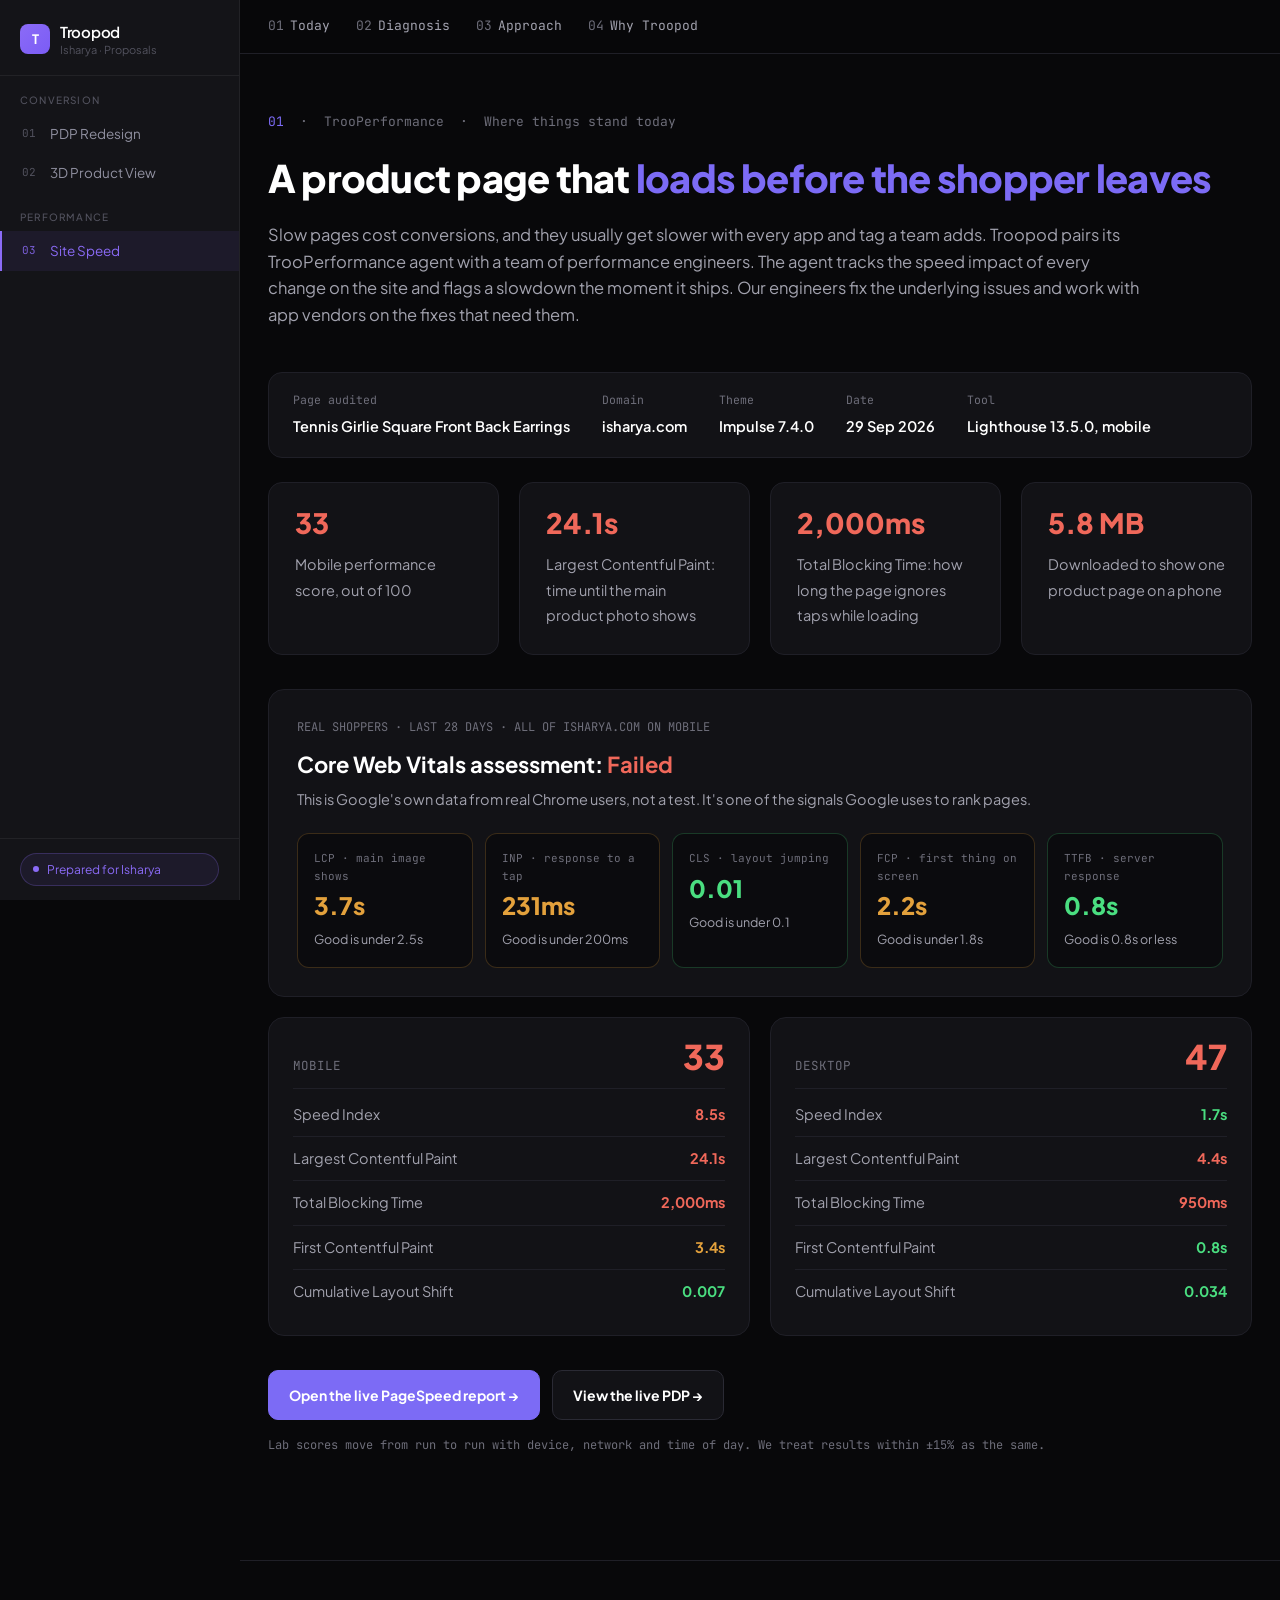
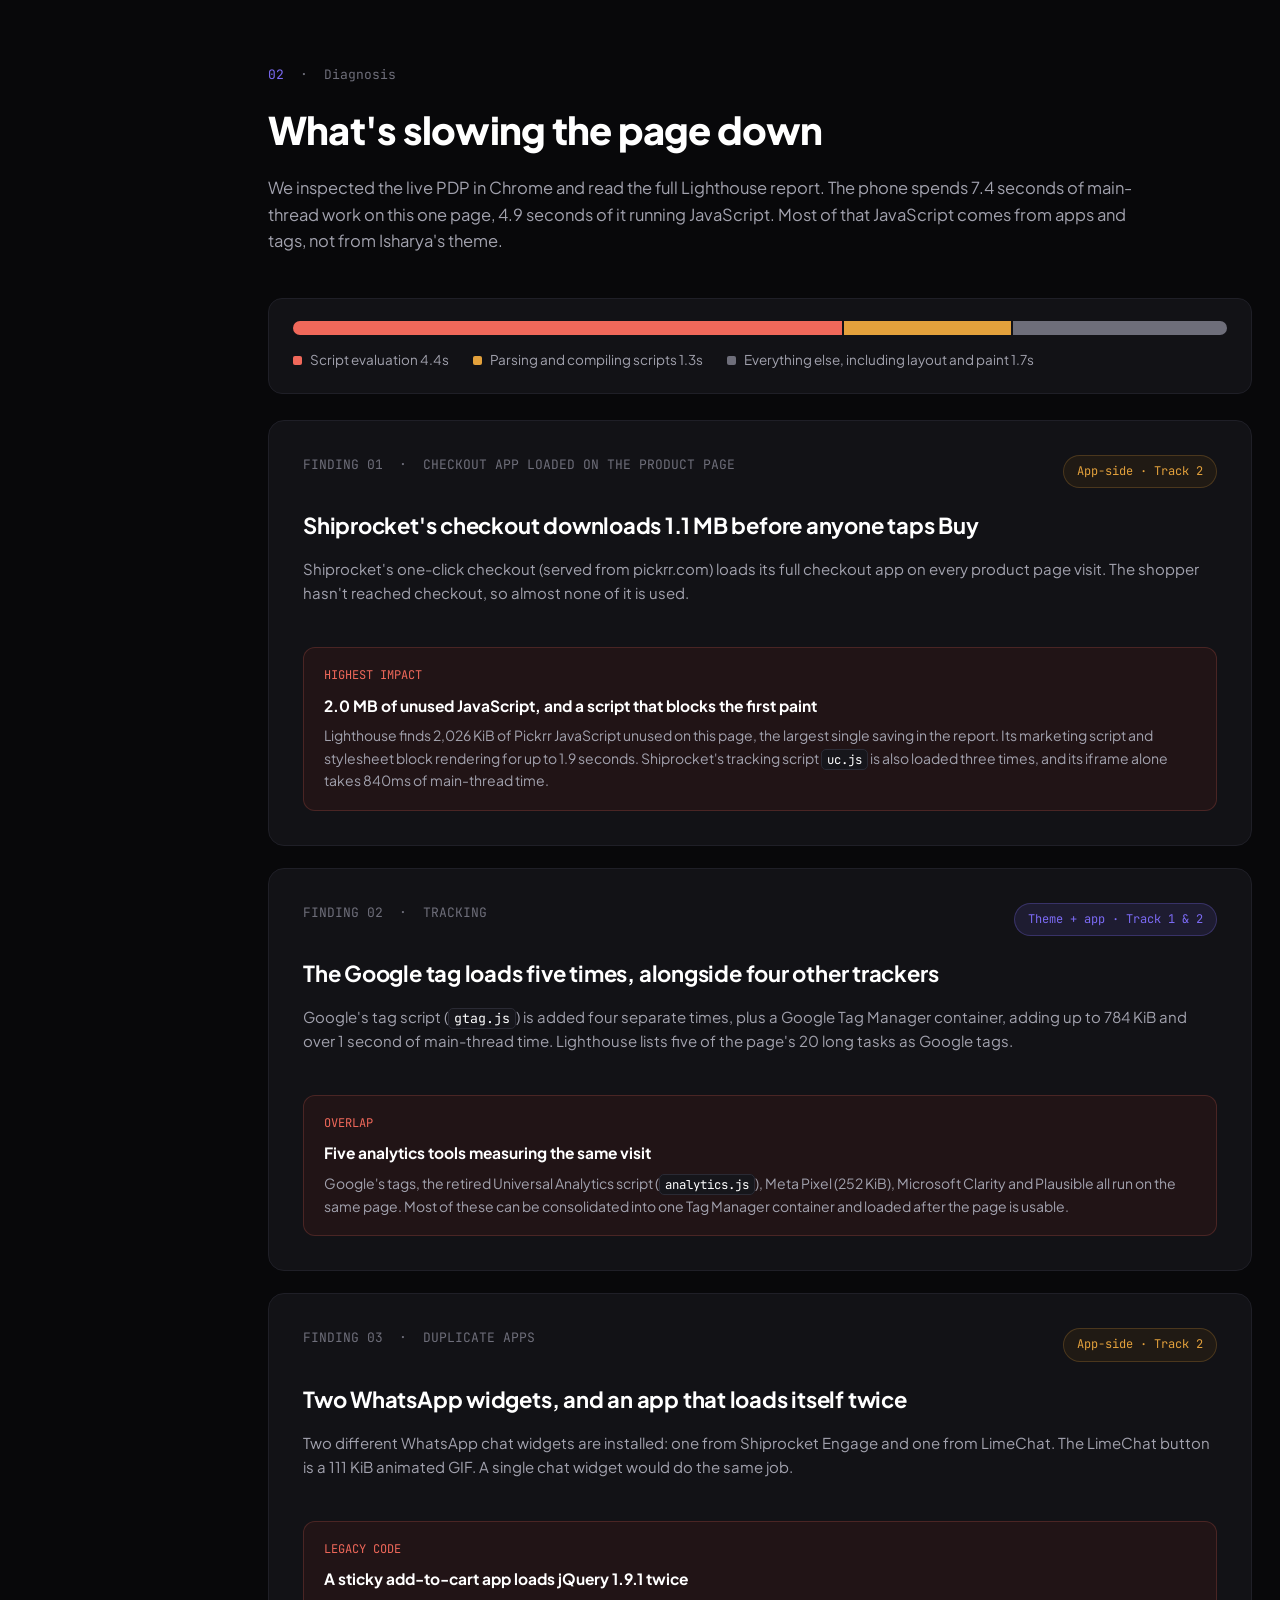
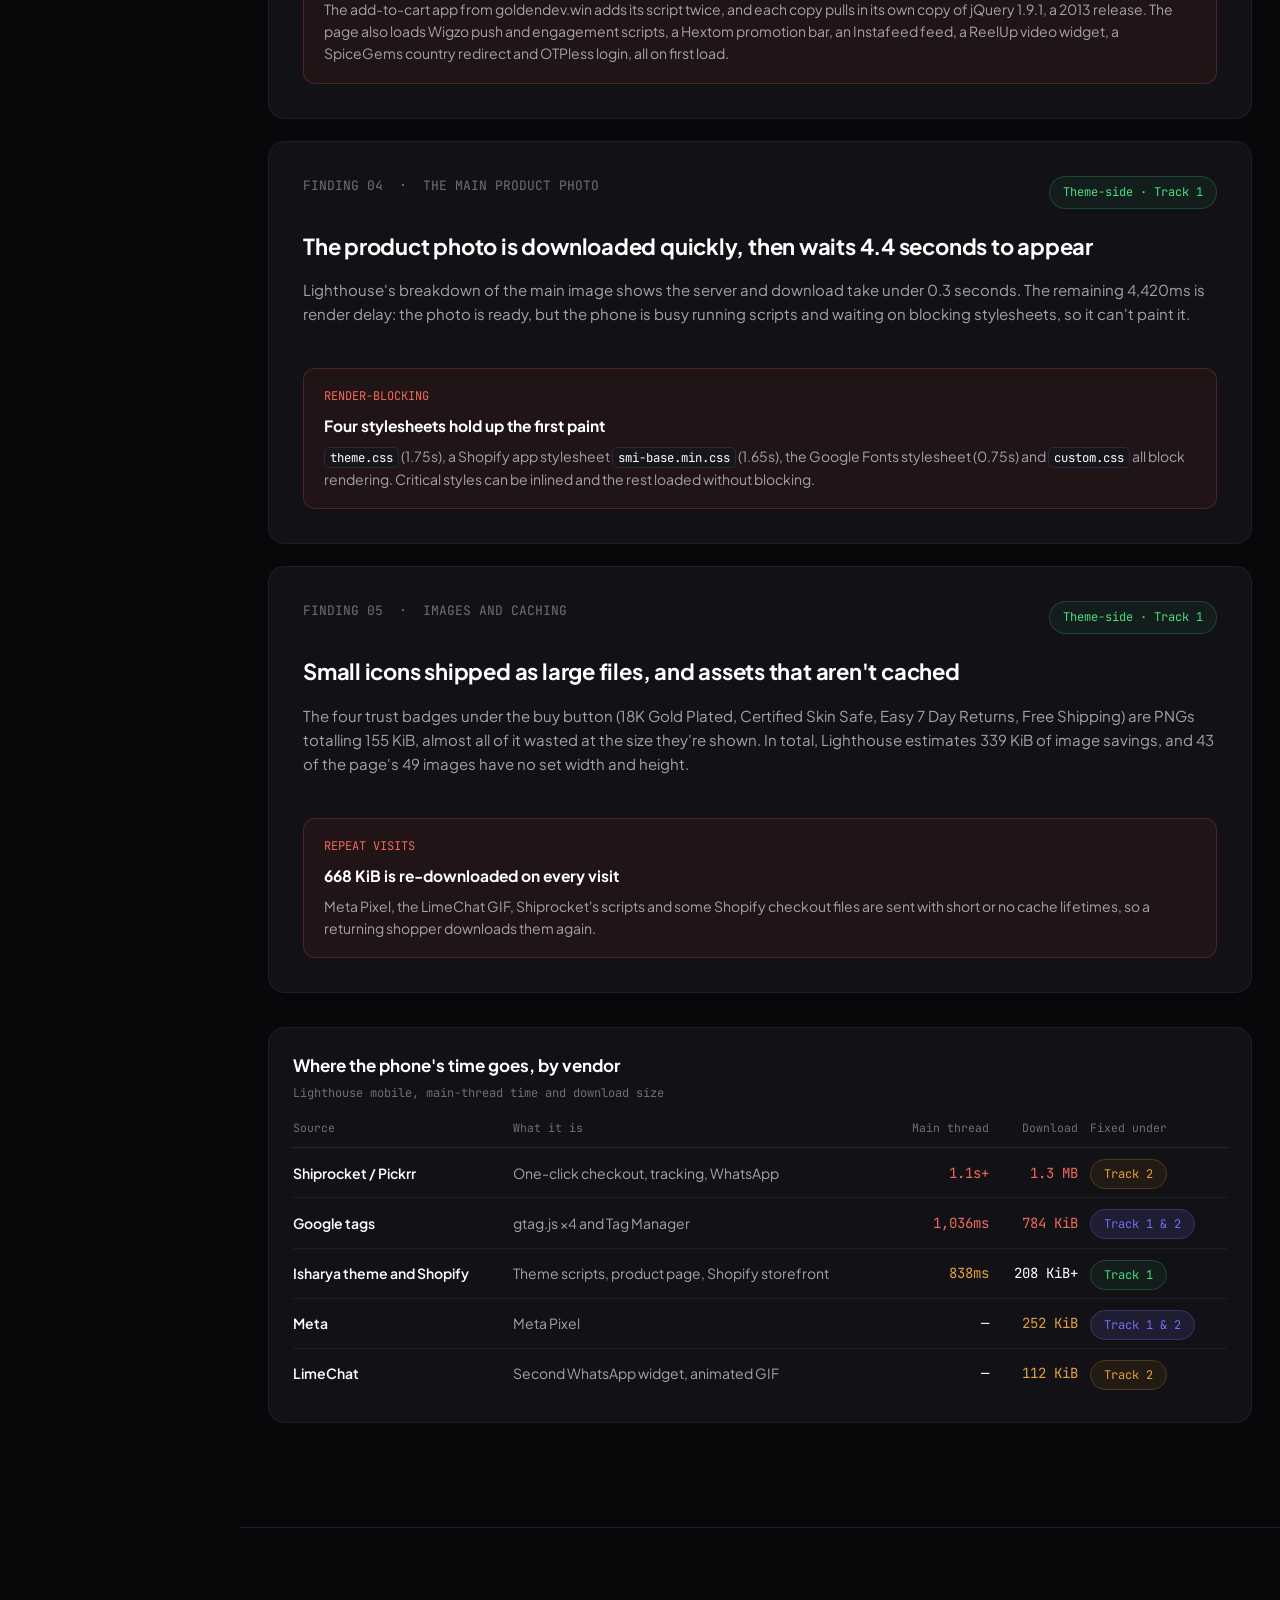
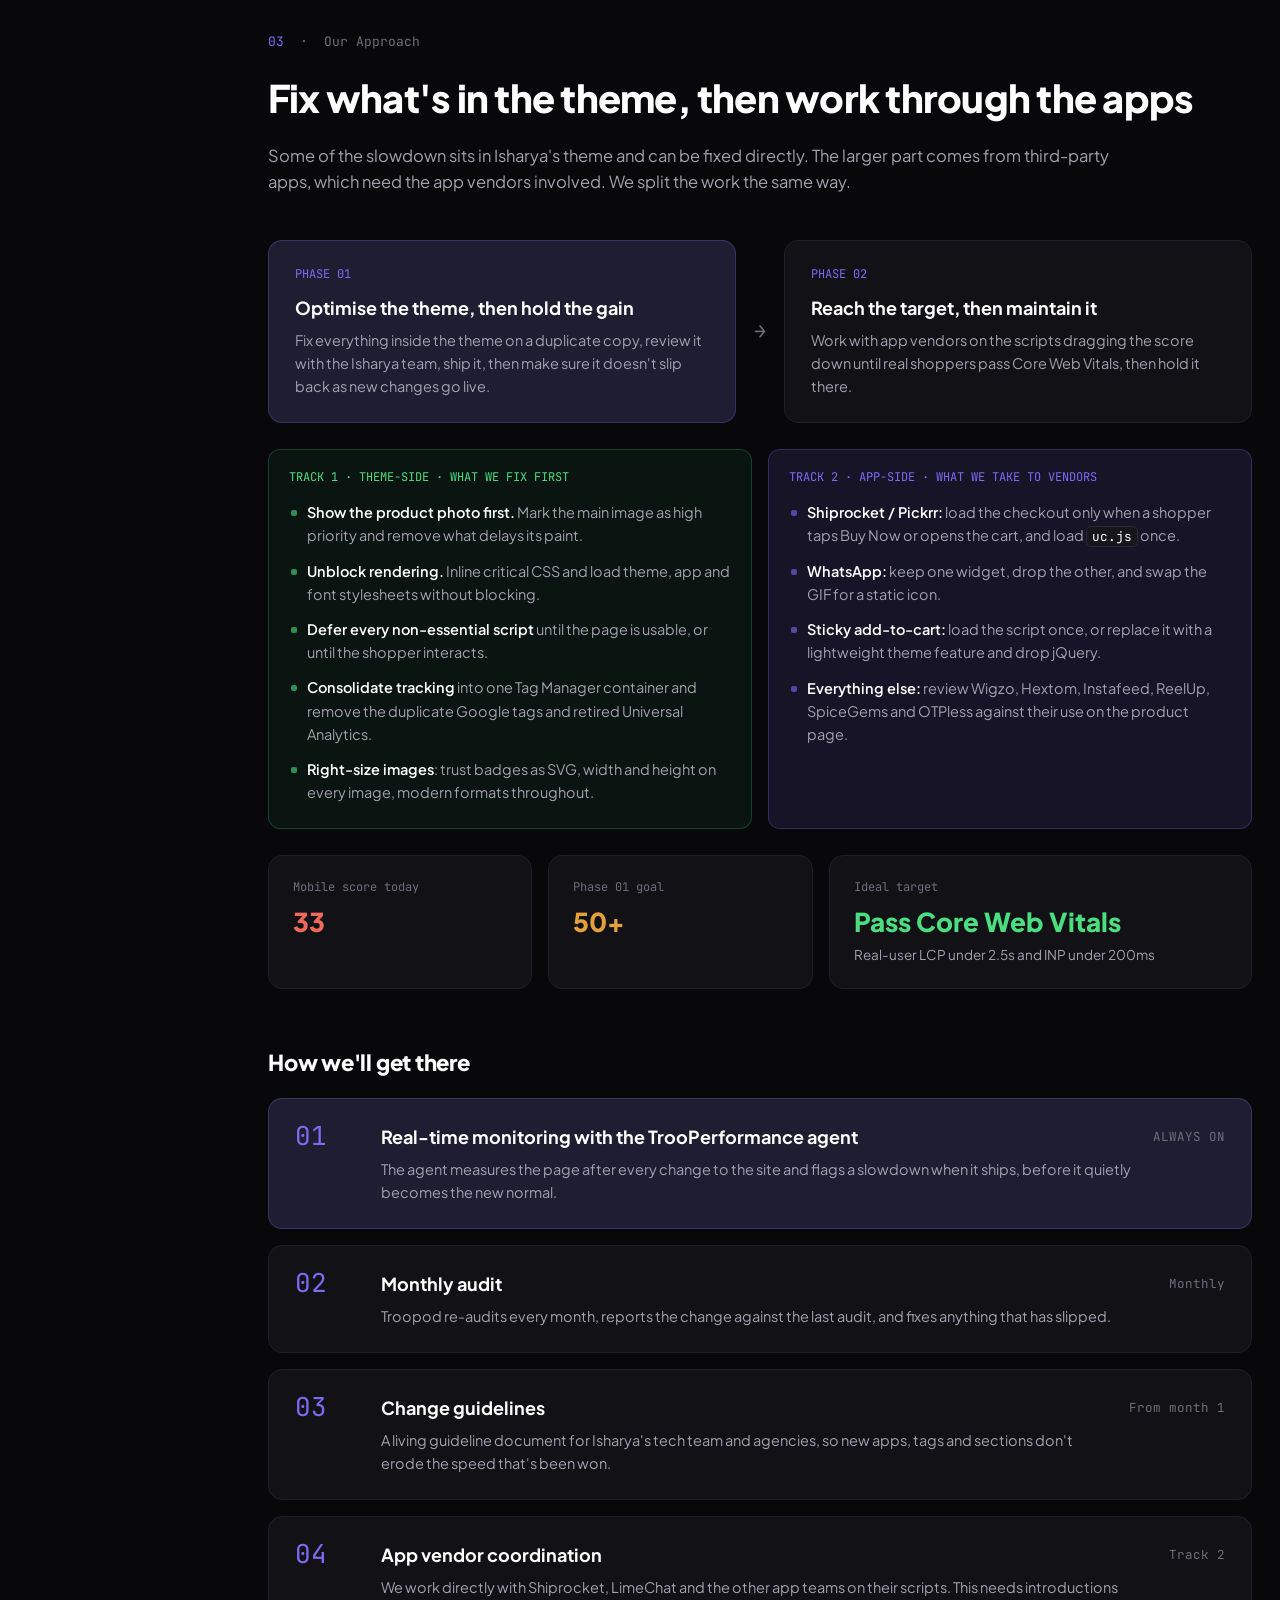
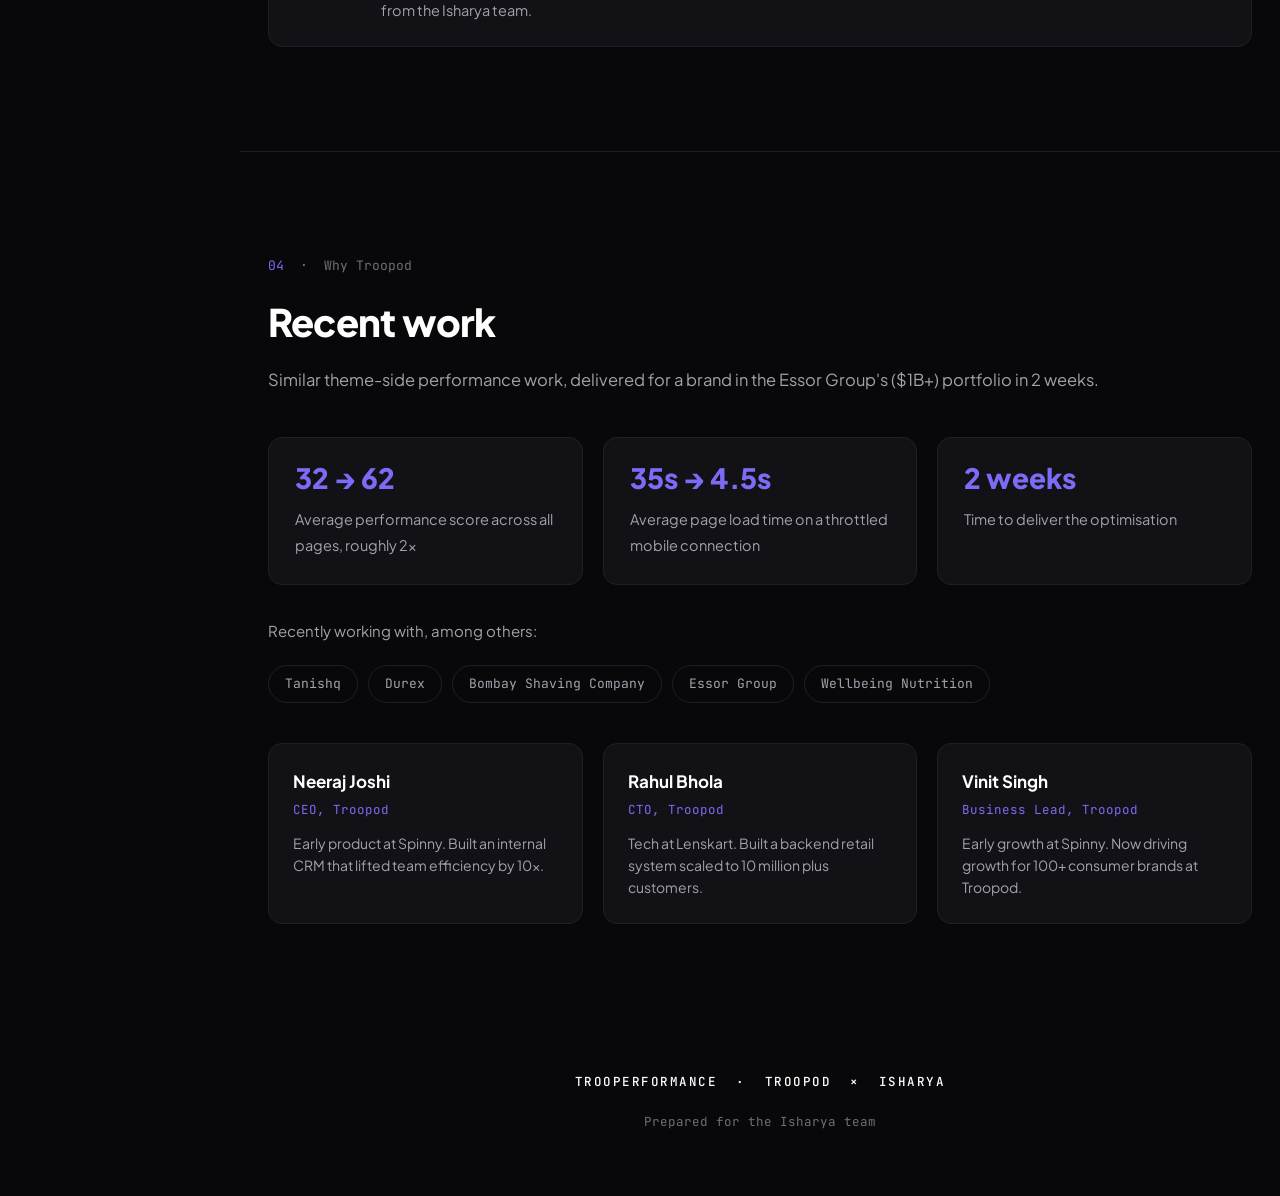
==== commit 025499b7: "Remove commercials section from the site speed page Co-Authored-By: Claude Opus 5.5 <noreply@anthrop" ====
--- a/site-speed.html
+++ b/site-speed.html
@@ -4,7 +4,7 @@
 <meta charset="UTF-8">
 <meta name="viewport" content="width=device-width, initial-scale=1">
 <title>Isharya Site Speed</title>
-<meta name="description" content="TrooPerformance: a site speed audit of the Isharya product page, and the plan and commercials to fix it.">
+<meta name="description" content="TrooPerformance: a site speed audit of the Isharya product page, and the plan to fix it.">
 <link rel="preconnect" href="https://fonts.googleapis.com">
 <link rel="preconnect" href="https://fonts.gstatic.com" crossorigin>
 <link href="https://fonts.googleapis.com/css2?family=Plus+Jakarta+Sans:wght@400;500;600;700;800&family=JetBrains+Mono:wght@400;500&display=swap" rel="stylesheet">
@@ -297,8 +297,7 @@
       <a href="#today"><span>01</span>Today</a>
       <a href="#diagnosis"><span>02</span>Diagnosis</a>
       <a href="#approach"><span>03</span>Approach</a>
-      <a href="#commercials"><span>04</span>Commercials</a>
-      <a href="#why"><span>05</span>Why Troopod</a>
+      <a href="#why"><span>04</span>Why Troopod</a>
     </div>
   </div>
 </nav>
@@ -512,7 +511,7 @@
     <div class="fixes">
       <div class="fix-col">
         <div class="why c">
-          <div class="tag">THEME-SIDE · WHAT WE FIX FIRST</div>
+          <div class="tag">TRACK 1 · THEME-SIDE · WHAT WE FIX FIRST</div>
           <ul>
             <li><b>Show the product photo first.</b> Mark the main image as high priority and remove what delays its paint.</li>
             <li><b>Unblock rendering.</b> Inline critical CSS and load theme, app and font stylesheets without blocking.</li>
@@ -524,7 +523,7 @@
       </div>
       <div class="fix-col">
         <div class="why d">
-          <div class="tag">APP-SIDE · WHAT WE TAKE TO VENDORS</div>
+          <div class="tag">TRACK 2 · APP-SIDE · WHAT WE TAKE TO VENDORS</div>
           <ul>
             <li><b>Shiprocket / Pickrr:</b> load the checkout only when a shopper taps Buy Now or opens the cart, and load <code>uc.js</code> once.</li>
             <li><b>WhatsApp:</b> keep one widget, drop the other, and swap the GIF for a static icon.</li>
@@ -567,58 +566,10 @@
   </div>
 </section>
 
-<!-- 04 COMMERCIALS -->
-<section id="commercials">
-  <div class="wrap">
-    <div class="eyebrow"><b>04</b> &nbsp;·&nbsp; Commercials</div>
-    <h2>Two tracks: the theme, and the apps</h2>
-
-    <div class="track">
-      <div class="track-h">
-        <div><div class="tag">TRACK 1 · THEME-SIDE OPTIMISATION</div><h3>Optimise and maintain</h3></div>
-        <span class="badge">Core</span>
-      </div>
-      <p>Optimising the current theme on a duplicate copy, taking it to production, and holding the score there, as a 6-month programme. Work on third-party app scripts is outside this scope and covered in Track 2.</p>
-      <div class="prices">
-        <div class="price"><span>One-time · Month 1</span><b>₹1.5L</b><p>Theme-side optimisation, reviewed and shipped to production</p></div>
-        <div class="price"><span>Quarterly · Recurring</span><b>₹1.25L <small>/ qtr × 2</small></b><p>Ongoing maintenance to hold the score, months 2 to 6</p></div>
-      </div>
-      <div class="total"><b>6-month programme, ₹4L total:</b> ₹1.5L one-time to optimise and go live, plus ₹1.25L per quarter for two quarters to maintain it.</div>
-    </div>
-
-    <div class="track">
-      <div class="track-h">
-        <div><div class="tag">TRACK 2 · APP AND THIRD-PARTY COORDINATION</div><h3>Work with the app vendors</h3></div>
-        <span class="badge opt">Optional add-on</span>
-      </div>
-      <p>Runs alongside Track 1. We work with Isharya's app vendors, starting with Shiprocket, to fix the scripts that weigh the page down most. It needs introductions from the Isharya team to the relevant app teams.</p>
-      <div class="prices">
-        <div class="price"><span>One-time</span><b>₹1L</b><p>₹50k fixed, plus ₹50k on hitting the target</p></div>
-        <div class="price"><span>Monthly</span><b>Included</b><p>No separate monthly fee, covered by Track 1</p></div>
-      </div>
-    </div>
-
-    <div class="note">
-      <div class="tag">TERMS AND NOTES</div>
-      <ul>
-        <li><b>The 15% band.</b> Lighthouse scores vary by device, network and time of day. A result within ±15% of the target is treated as on target.</li>
-        <li><b>Change guidelines.</b> The guideline document must be followed by Isharya's tech team and agencies on every future change, so gains aren't quietly lost.</li>
-        <li><b>Track 1 scope.</b> Score impact from third-party apps can't be delivered under Track 1. It's covered only under Track 2.</li>
-        <li><b>Track 2 dependency.</b> App-side work needs the vendors' cooperation, which depends on introductions from the Isharya team.</li>
-        <li><b>Measurement.</b> Scores are measured with Lighthouse, mobile preset, unless stated otherwise.</li>
-        <li><b>Validity.</b> These commercials are valid for 15 days from the date of this proposal.</li>
-        <li><b>Payment.</b> The one-time fee is payable in advance of deploying the optimised theme. Recurring maintenance fees are payable quarterly in advance.</li>
-        <li><b>Taxes.</b> Applicable taxes, if any, are charged additionally.</li>
-        <li><b>Team dependency.</b> This engagement needs prompt support, introductions and approvals from the Isharya team. A delay of more than 3 days on any of these will affect deliverables, and Troopod won't be responsible for the resulting impact.</li>
-      </ul>
-    </div>
-  </div>
-</section>
-
-<!-- 05 WHY -->
+<!-- 04 WHY -->
 <section id="why">
   <div class="wrap">
-    <div class="eyebrow"><b>05</b> &nbsp;·&nbsp; Why Troopod</div>
+    <div class="eyebrow"><b>04</b> &nbsp;·&nbsp; Why Troopod</div>
     <h2>Recent work</h2>
     <p class="lede">Similar theme-side performance work, delivered for a brand in the Essor Group's ($1B+) portfolio in 2 weeks.</p>
     <div class="stats">
